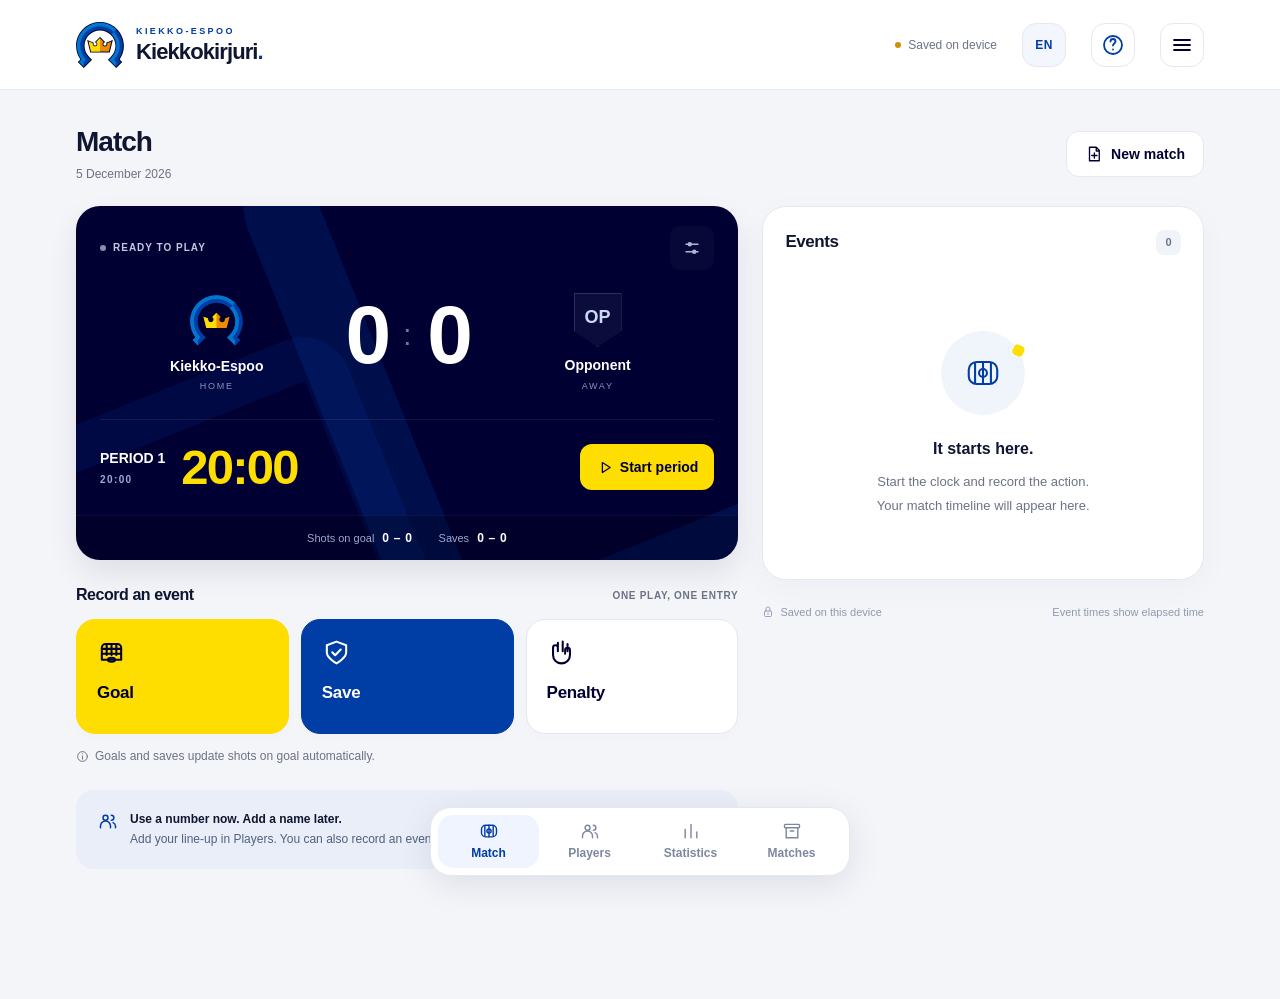
==== index.html @ ec83faea "Release 0.7.0: Finnish, English and Swedish offline UI, help, feedback and match summaries Add devic" ====
<!doctype html>
<html lang="fi">
<head>
  <meta charset="utf-8">
  <meta name="viewport" content="width=device-width, initial-scale=1, viewport-fit=cover">
  <meta name="theme-color" content="#000032">
  <meta name="app-version" content="0.7.0">
  <meta name="apple-mobile-web-app-capable" content="yes">
  <meta name="apple-mobile-web-app-title" content="Kiekkokirjuri">
  <meta name="apple-mobile-web-app-status-bar-style" content="black-translucent">
  <meta name="description" content="Kiekkokirjuri – ottelun maalit, torjunnat ja jäähyt helposti, myös ilman verkkoyhteyttä.">
  <link rel="manifest" href="./manifest.json">
  <link rel="icon" type="image/png" sizes="192x192" href="./assets/icon-kk-192.png">
  <link rel="apple-touch-icon" sizes="180x180" href="./assets/apple-touch-icon-kk.png">
  <link rel="stylesheet" href="./styles.css?v=0.7.0">
  <link rel="stylesheet" href="./help.css?v=0.7.0">
  <title>Kiekkokirjuri · Kiekko-Espoo</title>
</head>
<body>
  <a class="skip-link" href="#main" data-i18n="Siirry sisältöön">Siirry sisältöön</a>
  <header class="app-header"><div class="header-inner">
    <a class="brand" href="#ottelu" aria-label="Kiekkokirjuri, ottelunäkymä" data-i18n-aria="Kiekkokirjuri, ottelunäkymä">
      <img src="./assets/club-logo.svg" width="46" height="46" alt="Kiekko-Espoo">
      <span><span class="brand-kicker">KIEKKO-ESPOO</span><span class="brand-title">Kiekkokirjuri<span class="brand-dot">.</span></span></span>
    </a>
    <div class="header-actions">
      <span class="connection-indicator" id="connection-status"><span class="status-dot"></span><span id="connection-label">Tallennus laitteelle</span></span>
      <button type="button" class="icon-button header-language" data-action="language" aria-label="Kieli / Language / Språk" title="Kieli / Language / Språk"><span id="language-code">FI</span></button>
      <button type="button" class="icon-button header-help" data-action="help" aria-label="Ohje ja palaute" title="Ohje ja palaute" data-i18n-aria="Ohje ja palaute" data-i18n-title="Ohje ja palaute"><svg viewBox="0 0 24 24" fill="none" stroke="currentColor" stroke-width="1.8" aria-hidden="true"><circle cx="12" cy="12" r="9"/><path d="M9.5 8.5a2.5 2.5 0 0 1 5 0c0 2-2.5 2-2.5 4M12 16.5h.01"/></svg></button>
      <button type="button" class="icon-button header-menu" data-action="menu" aria-label="Asetukset ja varmuuskopio" data-i18n-aria="Asetukset ja varmuuskopio"><svg viewBox="0 0 24 24" fill="none" stroke="currentColor" stroke-width="1.8" aria-hidden="true"><path d="M4 7h16M4 12h16M4 17h16"/></svg></button>
    </div>
  </div></header>
  <div id="update-banner" class="update-banner" hidden></div>
  <div id="storage-banner" class="storage-banner" role="alert" hidden></div>
  <main id="main" class="main" tabindex="-1"></main>
  <nav class="bottom-nav" aria-label="Päänavigaatio" data-i18n-aria="Päänavigaatio" id="navigation"></nav>
  <div class="toast" id="toast" role="status" aria-live="polite" hidden></div>
  <dialog id="sheet" class="sheet" aria-labelledby="sheet-title"><div class="sheet-handle" aria-hidden="true"></div><div id="sheet-content"></div></dialog>
  <input type="file" id="restore-file" accept=".json,application/json" hidden>
  <noscript><p class="no-script">Ota JavaScript käyttöön, jotta voit käyttää Kiekkokirjuria.</p></noscript>
  <script type="module" src="./app.js?v=0.7.0"></script>
</body>
</html>
---- styles.css ----
@charset "UTF-8";
:root{color-scheme:light;--navy:#000032;--blue:#003da5;--yellow:#fedd00;--ink:#101631;--muted:#6d7287;--line:#e5e8ef;--surface:#f3f5f9;--green:#17745b;--red:#b93646;--shadow:0 8px 32px #00003208;--radius:24px;font-family:Inter,-apple-system,BlinkMacSystemFont,"Segoe UI",Arial,sans-serif;font-synthesis:none;-webkit-font-smoothing:antialiased}
*{box-sizing:border-box}body{margin:0;background:var(--surface);color:var(--ink);font-size:15px;line-height:1.5}button,input,select,textarea{font:inherit}button,a,input,select,textarea{-webkit-tap-highlight-color:transparent}button{cursor:pointer;touch-action:manipulation;border:0}button:disabled{cursor:not-allowed;opacity:.45}a{color:inherit}button:focus-visible,a:focus-visible,input:focus-visible,select:focus-visible,textarea:focus-visible{outline:3px solid #498dff;outline-offset:4px}svg{width:24px;height:24px;flex:none;stroke-linecap:round;stroke-linejoin:round}h1,h2,h3,p{margin:0}h1{font-size:28px;line-height:1.2;letter-spacing:-1px;font-weight:800}h2{font-size:19px;line-height:1.3;letter-spacing:-.45px}h3{font-size:16px}.muted{color:var(--muted)}.small{font-size:12px}.eyebrow{font-size:10px;font-weight:800;letter-spacing:1.8px;text-transform:uppercase}.tabular{font-variant-numeric:tabular-nums}.sr-only{position:absolute;width:1px;height:1px;padding:0;margin:-1px;overflow:hidden;clip:rect(0,0,0,0);white-space:nowrap;border:0}[hidden]{display:none!important}.skip-link{position:fixed;z-index:100;top:-60px;left:12px;background:var(--yellow);padding:12px 20px;border-radius:10px}.skip-link:focus{top:12px}.no-script{padding:40px;text-align:center}
.app-header{height:90px;background:#fff;border-bottom:1px solid var(--line)}.header-inner{max-width:1192px;height:100%;margin:auto;padding:0 32px;display:flex;align-items:center;justify-content:space-between;gap:16px}.brand{display:flex;align-items:center;gap:12px;text-decoration:none}.brand img{object-fit:contain;width:48px;height:48px}.brand-kicker{display:block;color:var(--blue);font-size:9px;font-weight:800;letter-spacing:2.4px;line-height:1.7}.brand-title{display:block;font-size:22px;font-weight:850;letter-spacing:-.9px;line-height:1.2}.brand-dot{color:var(--blue)}.header-actions{display:flex;align-items:center;gap:25px}.connection-indicator{display:inline-flex;align-items:center;gap:7px;color:var(--muted);font-size:11px;white-space:nowrap}.status-dot{width:6px;height:6px;background:var(--green);border-radius:50%;display:inline-block;flex:none}.connection-indicator.warning .status-dot{background:#cc9200}.icon-button{display:inline-flex;align-items:center;justify-content:center;width:44px;height:44px;padding:10px;color:var(--navy);background:transparent;border-radius:13px}.icon-button:hover{background:#edf1f8}.header-menu{border:1px solid var(--line)}
.main{max-width:1192px;margin:0 auto;padding:35px 32px 130px;outline:none}.page-heading{display:flex;justify-content:space-between;align-items:center;gap:12px;margin-bottom:23px}.heading-label{color:var(--muted);font-size:12px;margin-top:6px}.heading-actions{display:flex;gap:8px;align-items:center}.button{display:inline-flex;justify-content:center;align-items:center;gap:8px;border-radius:13px;min-height:46px;padding:12px 18px;background:#fff;color:var(--navy);border:1px solid var(--line);font-size:13px;font-weight:750;text-decoration:none;line-height:1.3}.button:hover{background:#f7f9fc}.button.primary{background:var(--blue);border-color:var(--blue);color:white}.button.primary:hover{background:#00338d}.button.yellow{background:var(--yellow);border-color:var(--yellow);color:var(--navy)}.button.danger{color:var(--red);background:#fff3f3;border-color:#f8d9de}.button.quiet{background:transparent;border-color:transparent;color:var(--muted)}.button svg{width:18px;height:18px}.button.wide{width:100%}.text-button{background:transparent;color:var(--blue);font-size:12px;font-weight:750;padding:12px 3px;min-height:44px;display:inline-flex;align-items:center;gap:6px}.text-button svg{width:15px;height:15px}.live-layout{display:grid;grid-template-columns:minmax(0,1.5fr) minmax(0,1fr);gap:24px;align-items:start}.live-left,.live-right{min-width:0}.panel{border:1px solid var(--line);background:#fff;border-radius:var(--radius);box-shadow:var(--shadow)}
.scoreboard{position:relative;isolation:isolate;overflow:hidden;border-radius:var(--radius);color:#fff;background:var(--navy);box-shadow:0 14px 30px #00003216}.scoreboard:before{content:"";position:absolute;z-index:-1;right:-160px;top:-180px;width:440px;height:440px;border:75px solid #003da53b;transform:rotate(-22deg);border-radius:80px}.scoreboard:after{content:"";position:absolute;z-index:-1;bottom:-134px;left:-64px;width:300px;height:220px;border:45px solid #003da526;transform:rotate(-22deg);border-radius:50px}.board-top{display:flex;align-items:center;justify-content:space-between;padding:20px 24px 0;gap:12px}.match-state{display:flex;align-items:center;gap:7px;font-size:10px;font-weight:700;letter-spacing:1px;text-transform:uppercase;color:#c2c8e0}.match-state .status-dot{background:#8890ad}.match-state.running{color:#fff}.match-state.running .status-dot{background:var(--yellow);box-shadow:0 0 0 4px #fedd0016}.board-settings{color:#aab6d9;background:#ffffff08;width:36px;height:36px;border-radius:10px;padding:9px}.board-settings svg{width:18px;height:18px}.board-settings:hover{background:#ffffff18}.scoreline{display:grid;grid-template-columns:minmax(0,1fr) auto minmax(0,1fr);gap:16px;align-items:center;padding:16px 28px 24px}.team-block{display:flex;align-items:center;text-align:center;flex-direction:column;gap:9px;min-width:0}.team-crest{width:55px;height:55px;display:grid;place-items:center}.team-crest img{width:100%;height:100%;object-fit:contain}.opponent-crest{width:48px;height:54px;background:#ffffff0c;border:1px solid #ffffff24;clip-path:polygon(0 0,100% 0,100% 70%,50% 100%,0 70%);font-size:18px;line-height:1;font-weight:800;color:#cad8f9;padding-bottom:6px}.team-name{font-size:13px;font-weight:750;line-height:1.35;overflow-wrap:anywhere;max-width:160px}.team-role{font-size:9px;letter-spacing:1.7px;color:#8894bb;text-transform:uppercase;margin-top:-4px}.score-digits{display:flex;align-items:center;justify-content:center;gap:14px;white-space:nowrap;padding-bottom:16px}.score-number{font-size:72px;font-weight:850;letter-spacing:-4px;line-height:1;font-variant-numeric:tabular-nums}.score-divider{font-size:29px;color:#6e789e;font-weight:350;padding:0 2px}.clock-strip{display:flex;align-items:center;justify-content:space-between;margin:0 24px;padding:20px 0;border-top:1px solid #ffffff12;gap:16px}.clock-info{display:flex;align-items:center;gap:16px}.period-tag{font-size:10px;font-weight:700;letter-spacing:1.4px;line-height:1.7;color:#9cabcf;text-transform:uppercase}.period-tag b{color:#fff;display:block;font-size:14px;font-weight:750;letter-spacing:0}.clock-value{font-size:45px;font-weight:750;letter-spacing:-1.8px;line-height:1;font-variant-numeric:tabular-nums;color:var(--yellow)}.clock-button{display:flex;align-items:center;justify-content:center;gap:7px;background:var(--yellow);color:var(--navy);font-size:12px;font-weight:800;min-height:46px;padding:11px 16px;border-radius:12px;white-space:nowrap}.clock-button svg{width:17px;height:17px}.clock-button.is-running{background:#ffffff12;color:#fff;border:1px solid #ffffff24}.board-stats{display:flex;justify-content:center;gap:26px;background:#00001a4d;padding:13px 20px;border-top:1px solid #ffffff0b;font-size:11px;color:#9ba8cb}.board-stat{display:flex;align-items:center;gap:8px}.board-stat strong{font-size:12px;color:#fff;letter-spacing:.7px;font-variant-numeric:tabular-nums}.board-stat abbr{text-decoration:none}
.action-section{padding-top:25px}.section-heading{display:flex;align-items:center;justify-content:space-between;gap:12px;margin-bottom:13px}.section-heading h2{font-size:16px}.section-heading .eyebrow{color:var(--muted);font-size:9px;letter-spacing:1.2px}.action-grid{display:grid;grid-template-columns:repeat(3,minmax(0,1fr));gap:12px}.event-action{display:flex;align-items:flex-start;flex-direction:column;gap:13px;min-height:115px;padding:18px 20px;border-radius:19px;background:#fff;color:var(--navy);border:1px solid var(--line);box-shadow:0 4px 12px #00003204;transition:transform .16s,box-shadow .16s}.event-action:hover{transform:translateY(-3px);box-shadow:0 9px 22px #00003212}.event-action:active{transform:scale(.97)}.event-action.goal{background:var(--yellow);border-color:var(--yellow)}.event-action.save{background:var(--blue);border-color:var(--blue);color:#fff}.event-action svg{width:29px;height:29px;stroke-width:1.7}.action-label{display:flex;align-items:center;justify-content:space-between;width:100%;font-size:16px;font-weight:800;letter-spacing:-.3px}.action-label svg{width:14px;height:14px;opacity:.5}.action-hint{margin-top:13px;font-size:11px;color:var(--muted);display:flex;align-items:center;gap:6px;line-height:1.6}.action-hint svg{width:13px;height:13px}.live-note{display:flex;gap:12px;padding:19px 22px;margin-top:24px;background:#e9eef8;border-radius:18px;color:#50617e;font-size:12px;line-height:1.7}.live-note svg{width:20px;height:20px;color:var(--blue);margin-top:2px}.live-note b{display:block;color:var(--ink);font-size:12px}.event-panel{overflow:hidden}.panel-heading{padding:23px 22px 16px;display:flex;justify-content:space-between;align-items:center;gap:10px}.panel-heading h2{font-size:17px}.count-badge{display:inline-grid;place-items:center;min-width:25px;height:25px;padding:0 7px;background:#f0f3f8;color:#6d7791;font-size:11px;font-weight:700;border-radius:8px}.event-list{list-style:none;margin:0;padding:0 22px 10px}.event-row{display:flex;gap:12px;align-items:flex-start;padding:16px 0;border-top:1px solid #f0f1f5}.event-time{font-variant-numeric:tabular-nums;min-width:44px;padding-top:4px;font-weight:750;font-size:12px;color:var(--ink);line-height:1.6}.event-time small{display:block;font-weight:500;font-size:9px;color:#9198ad}.event-symbol{width:34px;height:34px;margin-top:2px;border-radius:11px;display:grid;place-items:center;background:#f1f4fa;color:var(--blue)}.event-symbol svg{width:18px;height:18px}.event-symbol.goal{background:#fff7c6;color:var(--navy)}.event-symbol.penalty{background:#f3edf9;color:#78579d}.event-body{min-width:0;flex:1}.event-title{font-size:12px;font-weight:800;line-height:1.6;overflow-wrap:anywhere}.event-title span{font-weight:550;color:#8a91a4;margin-left:5px}.event-subtitle{font-size:11px;color:var(--muted);line-height:1.7;overflow-wrap:anywhere}.event-meta{font-size:10px;color:#8790a7;line-height:1.7}.event-edit{width:36px;height:40px;padding:10px;background:transparent;color:#909aaf;border-radius:8px;flex:none}.event-edit svg{width:16px;height:16px}.event-edit:hover{background:#edf1f8;color:var(--blue)}.event-panel-footer{border-top:1px solid var(--line);padding:3px 22px}.empty-state{padding:44px 28px 48px;text-align:center;color:var(--muted);font-size:12px;line-height:1.8}.empty-illustration{margin:0 auto 20px;width:84px;height:84px;border-radius:50%;display:grid;place-items:center;background:#f0f4fb;position:relative;color:var(--blue)}.empty-illustration:after{content:"";position:absolute;width:11px;height:11px;border-radius:4px;background:var(--yellow);right:1px;top:14px;transform:rotate(25deg)}.empty-illustration svg{width:38px;height:38px;stroke-width:1.3}.empty-state h3{font-size:14px;color:var(--ink);margin-bottom:7px}.empty-state p{max-width:235px;margin:auto}.view-footer{color:#9199ad;font-size:10px;display:flex;align-items:center;justify-content:space-between;gap:10px;margin-top:24px}.view-footer span{display:flex;align-items:center;gap:6px}.view-footer svg{width:12px;height:12px}
.bottom-nav{position:fixed;bottom:24px;left:50%;transform:translateX(-50%);z-index:15;display:flex;width:420px;max-width:calc(100% - 28px);background:#fff;border:1px solid var(--line);border-radius:21px;padding:7px;box-shadow:0 8px 35px #00003218}.nav-item{flex:1;display:flex;align-items:center;justify-content:center;flex-direction:column;gap:3px;min-height:53px;border-radius:15px;background:transparent;color:#7d879f;font-weight:650;font-size:10px;text-decoration:none;transition:background .15s,color .15s}.nav-item svg{width:20px;height:20px;stroke-width:1.7}.nav-item.active{background:#eff4ff;color:var(--blue)}.two-column{display:grid;grid-template-columns:1fr 1fr;gap:24px;align-items:start}.content-panel{padding:25px}.tabs{display:flex;gap:4px;background:#e9edf4;padding:5px;border-radius:14px;margin-bottom:22px}.tab-button{flex:1;min-width:0;min-height:42px;padding:10px 12px;border-radius:10px;background:transparent;color:#66728b;font-size:12px;font-weight:750;overflow-wrap:anywhere}.tab-button.active{background:#fff;color:var(--navy);box-shadow:0 2px 5px #00003208}.roster-grid{display:grid;grid-template-columns:repeat(auto-fill,minmax(122px,1fr));gap:12px}.roster-player{display:flex;align-items:center;gap:13px;min-width:0;padding:17px 15px;border:1px solid var(--line);border-radius:16px;background:#fff;text-align:left;color:var(--navy)}.roster-number{font-size:27px;line-height:1;font-weight:850;letter-spacing:-1px;color:var(--blue);font-variant-numeric:tabular-nums;min-width:32px}.roster-name{font-size:12px;font-weight:750;overflow-wrap:anywhere}.roster-name small{font-size:10px;display:block;font-weight:500;color:var(--muted);margin-top:3px}.roster-info{font-size:12px;line-height:1.8;color:var(--muted);margin:18px 0}.inline-form{display:grid;grid-template-columns:80px 1fr auto;gap:10px;align-items:end}.inline-form .button{height:49px}.field{display:flex;flex-direction:column;gap:7px;min-width:0;color:var(--ink);font-size:12px;font-weight:700}.field small{font-size:11px;color:var(--muted);font-weight:450}.field input,.field select,.field textarea{min-width:0;width:100%;height:49px;padding:12px 14px;border:1px solid #dce1eb;background:#fff;border-radius:12px;font-size:16px;color:var(--ink);font-weight:500}.field textarea{height:150px;resize:vertical;line-height:1.7}.field input::placeholder,.field textarea::placeholder{color:#8b96ad;font-weight:450}.form-grid{display:grid;grid-template-columns:1fr 1fr;gap:15px}.stack{display:flex;flex-direction:column;gap:18px}.field-note{font-size:11px;color:var(--muted);margin-top:5px;font-weight:450}.choice-grid{display:grid;grid-template-columns:1fr 1fr;gap:10px}.choice{padding:17px 14px;min-height:75px;border:1.5px solid var(--line);border-radius:15px;background:#fff;text-align:left;color:var(--navy);font-size:14px;font-weight:750;overflow-wrap:anywhere}.choice small{display:block;margin-top:4px;font-size:10px;font-weight:500;color:var(--muted)}.choice.selected{background:#f0f5ff;border-color:var(--blue);box-shadow:0 0 0 1px var(--blue) inset}.choice.selected small{color:#4267a0}.field-heading{display:flex;align-items:center;justify-content:space-between;gap:12px;font-size:12px;font-weight:750;margin-bottom:10px}.field-heading span{font-weight:450;color:var(--muted);font-size:11px}.number-grid{display:grid;grid-template-columns:repeat(5,minmax(0,1fr));gap:8px}.number-chip{height:62px;border:1px solid var(--line);border-radius:12px;background:#fff;display:flex;flex-direction:column;justify-content:center;align-items:center;color:var(--navy);line-height:1.2;gap:5px;min-width:0}.number-chip b{font-size:20px;font-weight:850;font-variant-numeric:tabular-nums}.number-chip small{font-size:9px;width:100%;padding:0 3px;overflow:hidden;text-overflow:ellipsis;white-space:nowrap;color:var(--muted)}.number-chip.selected{background:var(--blue);color:white;border-color:var(--blue)}.number-chip.selected small{color:#d8e5ff}.number-chip.assist.selected{background:#eaf1ff;border-color:#7aa5f5;color:var(--blue)}.number-chip.assist.selected small{color:#5677b6}.manual-entry{display:flex;gap:9px;align-items:end;margin-top:12px}.manual-entry .field{flex:1}.manual-entry .field input{height:44px}.manual-entry .button{min-height:44px}.selected-summary{display:flex;align-items:center;gap:7px;font-size:12px;color:var(--blue);font-weight:700;margin-top:12px}.selected-summary button{background:transparent;color:var(--muted);padding:5px;display:flex}.selected-summary svg{width:15px;height:15px}.form-error{color:var(--red);background:#fff0f2;border-radius:12px;padding:11px 14px;font-size:12px;line-height:1.7;margin-top:16px}.helper-box{background:#f3f6fc;border-radius:13px;padding:13px 15px;font-size:12px;line-height:1.7;color:#62718d}.helper-box strong{color:var(--ink)}
.stats-overview{padding:25px}.comparison-head{display:grid;grid-template-columns:1fr 1fr;text-align:center;gap:40px;font-size:12px;font-weight:750;margin:5px 0 22px}.comparison-row{display:grid;grid-template-columns:40px 1fr 40px;gap:12px;align-items:center;margin:22px 0}.comparison-number{font-size:25px;font-weight:850;font-variant-numeric:tabular-nums;letter-spacing:-.5px}.comparison-number:last-child{text-align:right}.comparison-label{text-align:center;font-size:11px;font-weight:650;color:var(--muted);margin-bottom:9px}.comparison-bars{display:flex;gap:4px;height:5px;overflow:hidden;border-radius:3px;background:#edf0f6}.comparison-bars span{min-width:3px;background:var(--blue);border-radius:3px}.comparison-bars span:last-child{background:#8c9ec6}.period-table{width:100%;border-collapse:collapse;font-size:12px;margin-top:20px}.period-table th{text-align:center;color:var(--muted);font-size:10px;font-weight:650;padding:10px 8px;border-bottom:1px solid var(--line)}.period-table td{text-align:center;padding:12px 8px;border-bottom:1px solid #f0f2f6;font-variant-numeric:tabular-nums}.period-table td:first-child,.period-table th:first-child{text-align:left;font-weight:700}.table-scroll{overflow-x:auto}.player-table{width:100%;border-collapse:collapse;font-size:12px}.player-table th{text-align:center;font-size:10px;color:var(--muted);font-weight:600;padding:13px 7px;border-bottom:1px solid var(--line)}.player-table td{text-align:center;padding:14px 7px;border-bottom:1px solid #f1f3f7;font-variant-numeric:tabular-nums}.player-table th:first-child,.player-table td:first-child{text-align:left}.player-table td:first-child{min-width:105px}.player-table td:nth-child(4){font-weight:850;color:var(--blue)}.table-player{display:flex;align-items:center;gap:9px;font-weight:650}.table-player b{font-size:12px;color:var(--blue);min-width:21px}.table-legend{font-size:10px;color:var(--muted);margin-top:16px;line-height:1.8}.export-card{padding:22px;margin-top:22px;background:var(--navy);color:white;border-radius:20px;position:relative;overflow:hidden}.export-card h3{font-size:17px}.export-card p{color:#a3b3d6;font-size:12px;line-height:1.8;margin:7px 0 17px;max-width:280px}.export-actions{display:flex;gap:9px}.export-actions .button{flex:1;background:#ffffff0b;border-color:#ffffff20;color:white;min-height:46px}.export-actions .button:first-child{background:var(--yellow);border-color:var(--yellow);color:var(--navy)}.archive-list{display:grid;gap:12px}.archive-card{background:#fff;border:1px solid var(--line);border-radius:18px;padding:20px;display:flex;align-items:center;gap:16px;text-align:left;color:var(--ink);width:100%}.archive-card:hover{border-color:#a6b9dc}.archive-symbol{width:43px;height:43px;display:grid;place-items:center;background:#edf3ff;color:var(--blue);border-radius:13px;flex:none}.archive-main{flex:1;min-width:0}.archive-main h3{font-size:13px;overflow-wrap:anywhere}.archive-main p{font-size:10px;color:var(--muted);margin-top:5px}.archive-score{font-size:24px;font-weight:850;letter-spacing:-.7px;white-space:nowrap;font-variant-numeric:tabular-nums}.archive-card>svg{color:#a7b1c5;width:18px}.archive-card.current{border-color:#b8cbee;background:#f9fbff}.info-list{display:flex;flex-direction:column;gap:20px;font-size:12px;color:var(--muted);line-height:1.8}.info-list strong{display:block;color:var(--ink);margin-bottom:4px}.info-list svg{width:20px;height:20px;color:var(--blue);flex:none}.info-item{display:flex;gap:12px}.menu-list{display:flex;flex-direction:column;gap:5px}.menu-item{display:flex;align-items:center;gap:14px;text-align:left;padding:15px 10px;border-radius:12px;background:transparent;color:var(--navy);font-weight:700;font-size:13px}.menu-item:hover{background:#f2f5fb}.menu-item>svg{width:21px;height:21px;color:var(--blue)}.menu-item span{flex:1}.menu-item small{display:block;font-size:11px;color:var(--muted);font-weight:450;margin-top:3px}.menu-item .chevron{color:#a1a9bc;width:16px}.menu-divider{border:0;border-top:1px solid var(--line);margin:15px 0}.version-line{display:flex;align-items:center;justify-content:space-between;font-size:11px;color:var(--muted);gap:10px;margin-top:12px}.version-line button{font-size:11px}.report-text{width:100%;min-height:300px;padding:16px;border:1px solid var(--line);border-radius:13px;background:#f9fbfe;font-size:13px;line-height:1.8;resize:vertical;color:var(--ink)}.poster-preview{width:100%;height:auto;border-radius:16px;display:block;box-shadow:0 8px 25px #00003220}.poster-wrap{background:#e8edf7;padding:14px;border-radius:20px}.clock-editor{font-variant-numeric:tabular-nums;font-size:35px!important;text-align:center!important;height:75px!important;letter-spacing:1px;font-weight:750!important}.event-time-note{font-size:10px;color:var(--muted);line-height:1.7;margin-top:8px}
.sheet{padding:0;border:0;max-width:540px;width:calc(100% - 32px);max-height:calc(100dvh - 64px);margin:auto;border-radius:26px;background:#fff;color:var(--ink);overflow-y:auto;overscroll-behavior:contain;box-shadow:0 30px 100px #00003240}.sheet::backdrop{background:#00002070;backdrop-filter:blur(6px);-webkit-backdrop-filter:blur(6px)}.sheet-handle{display:none}.sheet-header{display:flex;align-items:center;justify-content:space-between;padding:25px 26px 19px;gap:12px;border-bottom:1px solid #f0f2f6}.sheet-header h2{font-size:22px;letter-spacing:-.7px}.sheet-header p{font-size:11px;color:var(--muted);margin-top:4px}.sheet-header .icon-button{background:#f3f5f9;width:36px;height:36px;padding:9px;border-radius:50%}.sheet-header .icon-button svg{width:18px;height:18px}.sheet-body{padding:23px 26px}.sheet-footer{padding:17px 26px 23px;display:flex;gap:10px;background:#fff;border-top:1px solid #f0f2f6;position:sticky;bottom:0;z-index:2}.sheet-footer .button{flex:1;min-height:50px;font-size:13px}.sheet-footer .button.quiet,.sheet-footer .button.danger{flex:0 1 auto}.sheet-step{display:flex;gap:6px;font-size:10px;color:#8994aa;align-items:center;margin-bottom:18px}.sheet-step span:first-child{color:var(--blue);font-weight:750}.sheet-step svg{width:12px;height:12px}.sheet-team-line{display:flex;align-items:center;justify-content:space-between;padding:12px 15px;background:#f2f6fd;border-radius:13px;margin-bottom:22px;gap:10px}.sheet-team-line strong{font-size:12px}.sheet-team-line span{font-size:10px;color:var(--muted)}.sheet-team-line .text-button{min-height:28px;padding:4px;font-size:10px}.sheet-section+.sheet-section{margin-top:24px;padding-top:22px;border-top:1px solid var(--line)}.assist-help{font-size:10px;line-height:1.7;color:var(--muted);margin-top:10px}.toast{position:fixed;z-index:60;left:50%;transform:translateX(-50%);bottom:112px;max-width:calc(100% - 32px);width:max-content;display:flex;align-items:center;gap:12px;padding:13px 17px;border:1px solid #ffffff15;border-radius:14px;color:#fff;background:#161c3b;box-shadow:0 8px 30px #00003220;font-size:12px;line-height:1.5}.toast button{color:var(--yellow);font-size:12px;font-weight:750;padding:5px;background:transparent;white-space:nowrap}.update-banner,.storage-banner{display:flex;align-items:center;justify-content:center;gap:15px;padding:11px 20px;font-size:12px;background:#fff6c4;color:var(--navy);border-bottom:1px solid #ecdf9b}.update-banner button{background:var(--navy);color:#fff;border-radius:8px;padding:8px 12px;font-size:11px;font-weight:750;min-height:36px}.storage-banner{background:#fff0f2;color:var(--red);line-height:1.7}.no-events-note{font-size:11px;color:var(--muted);padding:14px 0}.fade-in{animation:enter .24s ease-out}@keyframes enter{from{opacity:0;transform:translateY(5px)}to{opacity:1;transform:translateY(0)}}
@media(min-width:1000px){.live-right .event-list{max-height:520px;overflow:auto}.live-right .empty-state{padding-top:60px;padding-bottom:62px}.roster-grid{grid-template-columns:repeat(auto-fill,minmax(150px,1fr))}.scoreboard{min-height:342px}.scoreline{padding-top:23px;padding-bottom:25px}.score-number{font-size:82px}.clock-strip{padding:23px 0}.clock-value{font-size:49px}}
@media(max-width:860px){.header-inner{padding:0 24px}.main{padding:26px 24px 125px}.live-layout{grid-template-columns:minmax(0,1.3fr) minmax(0,1fr);gap:18px}.scoreline{gap:10px;padding:18px 18px 22px}.score-number{font-size:59px}.score-digits{gap:10px}.team-name{font-size:11px}.team-crest{width:42px;height:42px}.opponent-crest{width:38px;height:43px;font-size:14px}.clock-value{font-size:39px}.clock-strip{margin:0 18px;gap:9px}.clock-info{gap:10px}.clock-button{font-size:11px;padding:10px 12px}.period-tag{font-size:9px}.period-tag b{font-size:12px}.board-top{padding:18px 18px 0}.board-stats{gap:17px}.board-stat{gap:6px;font-size:10px}.event-action{padding:17px 14px;min-height:105px}.action-label{font-size:14px}.panel-heading{padding:20px 17px 13px}.event-list{padding:0 17px 10px}.event-row{gap:9px}.event-symbol{width:29px;height:29px;border-radius:9px}.event-time{font-size:11px;min-width:38px}.two-column{gap:18px}.content-panel{padding:20px}.inline-form{grid-template-columns:70px 1fr}.inline-form .button{grid-column:1/-1}}
@media(max-width:680px){body{font-size:14px}.app-header{height:77px}.header-inner{padding:0 20px}.brand{gap:10px}.brand img{width:42px;height:42px}.brand-title{font-size:20px}.brand-kicker{font-size:8px;letter-spacing:2.1px}.header-actions{gap:12px}.connection-indicator{font-size:0;gap:0}.connection-indicator .status-dot{width:7px;height:7px}.header-menu{width:38px;height:38px;padding:9px;border-radius:12px}.header-menu svg{width:20px;height:20px}.main{padding:24px 18px 126px}.page-heading{margin-bottom:19px}.page-heading h1{font-size:25px;letter-spacing:-.8px}.heading-label{font-size:10px;margin-top:4px}.heading-actions .button{font-size:11px;min-height:39px;padding:10px 12px;border-radius:11px;gap:5px}.heading-actions .button svg{width:15px;height:15px}.live-layout,.two-column{grid-template-columns:1fr;gap:23px}.scoreboard{border-radius:23px}.board-top{padding:17px 20px 0}.scoreline{grid-template-columns:minmax(0,1fr) auto minmax(0,1fr);gap:10px;padding:15px 19px 22px}.score-number{font-size:67px;letter-spacing:-3px}.score-digits{gap:12px;padding-bottom:13px}.score-divider{font-size:25px}.team-crest{width:48px;height:48px}.opponent-crest{width:40px;height:46px;font-size:16px}.team-name{font-size:11px;max-width:100px}.team-role{font-size:8px;letter-spacing:1.3px;margin-top:-5px}.team-block{gap:8px}.clock-strip{margin:0 20px;padding:18px 0}.clock-info{gap:14px}.clock-value{font-size:42px;letter-spacing:-1.7px}.period-tag{font-size:9px;letter-spacing:1px}.period-tag b{font-size:12px}.clock-button{min-height:43px;padding:11px 13px;font-size:11px;border-radius:11px}.clock-button svg{width:14px;height:14px}.board-stats{padding:12px 15px;gap:20px;font-size:10px}.board-stat{gap:7px}.board-stat strong{font-size:11px}.action-section{padding-top:22px}.section-heading{margin-bottom:11px}.section-heading h2{font-size:14px}.section-heading .eyebrow{font-size:8px;letter-spacing:1px}.action-grid{gap:10px}.event-action{min-height:104px;padding:16px 15px;gap:14px;border-radius:17px}.event-action svg{width:27px;height:27px}.action-label{font-size:14px;letter-spacing:-.2px}.action-label svg{width:12px;height:12px}.action-hint{font-size:10px;margin-top:11px;gap:5px}.action-hint svg{width:12px;height:12px}.live-note{display:none}.panel{border-radius:20px}.panel-heading{padding:21px 20px 14px}.panel-heading h2{font-size:16px}.event-list{padding:0 20px 6px}.event-row{padding:14px 0;gap:11px}.event-time{font-size:12px;min-width:43px}.event-symbol{width:32px;height:32px}.event-title{font-size:12px}.event-subtitle{font-size:11px}.event-panel-footer{padding:2px 20px}.empty-state{padding:31px 23px 34px}.empty-illustration{width:68px;height:68px;margin-bottom:15px}.empty-illustration svg{width:31px;height:31px}.empty-state h3{font-size:13px}.empty-state p{font-size:11px;max-width:250px}.view-footer{margin-top:19px;font-size:9px}.bottom-nav{bottom:max(12px,env(safe-area-inset-bottom));width:calc(100% - 30px);max-width:430px;padding:6px;border-radius:20px;box-shadow:0 8px 35px #0000321f}.nav-item{min-height:53px;font-size:9px;gap:4px;border-radius:14px}.nav-item svg{width:20px;height:20px}.content-panel{padding:20px}.inline-form{grid-template-columns:72px 1fr auto;gap:8px}.inline-form .button{grid-column:auto;padding:12px;font-size:12px}.roster-grid{grid-template-columns:repeat(2,minmax(0,1fr));gap:10px}.roster-player{padding:16px 13px;gap:10px}.roster-number{font-size:25px}.roster-info{font-size:11px}.tabs{margin-bottom:18px}.stats-overview{padding:20px}.comparison-number{font-size:23px}.comparison-label{font-size:10px}.comparison-row{margin:20px 0}.comparison-head{font-size:11px}.export-card{margin-top:18px}.table-player{gap:8px}.archive-card{padding:17px 14px;gap:12px}.archive-symbol{width:38px;height:38px}.archive-score{font-size:22px}.archive-main h3{font-size:12px}.archive-main p{font-size:10px}.sheet{width:100%;max-width:100%;max-height:calc(100dvh - 28px);margin:auto 0 0;border-radius:26px 26px 0 0;padding-bottom:env(safe-area-inset-bottom)}.sheet-handle{display:block;width:35px;height:4px;border-radius:4px;background:#dce1ec;margin:10px auto 0}.sheet-header{padding:14px 23px 18px}.sheet-header h2{font-size:22px}.sheet-body{padding:22px 23px}.sheet-footer{padding:16px 23px 20px}.number-grid{gap:8px}.number-chip{height:62px}.toast{bottom:100px;font-size:12px}.update-banner{justify-content:space-between;padding:10px 16px;font-size:11px}.update-banner button{font-size:10px;white-space:nowrap}.storage-banner{font-size:11px}.report-text{font-size:12px}.sheet-section+.sheet-section{margin-top:20px;padding-top:20px}}
@media(max-width:360px){.main{padding-inline:13px}.header-inner{padding-inline:16px}.brand-title{font-size:18px}.brand img{width:38px;height:38px}.scoreline{gap:7px;padding-inline:15px}.score-number{font-size:57px}.score-digits{gap:9px}.clock-strip{margin-inline:17px}.clock-info{gap:10px}.clock-value{font-size:37px}.clock-button{padding-inline:11px;font-size:10px}.board-stats{gap:13px}.board-stat{gap:5px;font-size:9px}.event-action{padding-inline:12px}.action-label{font-size:13px}.action-hint{font-size:9px}.inline-form{grid-template-columns:65px 1fr}.inline-form .button{grid-column:1/-1}.sheet-body,.sheet-header{padding-inline:19px}.sheet-footer{padding-inline:19px}.number-grid{grid-template-columns:repeat(4,minmax(0,1fr))}.form-grid{gap:11px}.bottom-nav{width:calc(100% - 22px)}}
@media(prefers-reduced-motion:reduce){*,*::before,*::after{animation:none!important;transition:none!important;scroll-behavior:auto!important}}

/* The rink-side controls stay readable and easy to hit at phone size. */
.event-edit{width:44px;height:44px;padding:13px;margin-right:-8px}
.action-label svg{display:none}.period-tag b{white-space:nowrap}.period-tag{flex:none}
.event-title{font-size:14px}.event-subtitle{font-size:12px}.event-meta{font-size:12px;color:var(--muted)}
.event-time{font-size:13px}.event-time small{font-size:10px}.team-name{font-size:14px}
.field,.field-heading{font-size:14px}.field-heading span,.assist-help{font-size:12px}
.number-chip small{font-size:11px}.number-chip{height:66px}.choice{font-size:16px}.choice small{font-size:12px}
.sheet-header p,.sheet-team-line span{font-size:12px}.sheet-team-line strong{font-size:14px}
.sheet-team-line .text-button{font-size:12px;min-height:44px}.sheet-step{font-size:12px}
.button,.clock-button{font-size:14px}.action-label{font-size:17px}.nav-item{font-size:12px}
.roster-name{font-size:14px}.roster-name small{font-size:12px}.roster-info,.helper-box{font-size:13px}
.tab-button{font-size:14px}.event-time-note{font-size:12px}.table-legend{font-size:12px}
.table-player{font-size:13px}.player-table td{font-size:13px}.player-table th{font-size:12px}
.sheet-header .icon-button,.board-settings,.header-menu{min-width:44px;min-height:44px}
.selected-summary button{min-width:44px;min-height:44px;align-items:center;justify-content:center}
.section-heading .eyebrow{font-size:10px;letter-spacing:.7px}.action-hint{font-size:12px}
.view-footer{font-size:11px}.connection-indicator{font-size:12px}.empty-state h3{font-size:16px}.empty-state p{font-size:13px}
.menu-item{font-size:14px}.menu-item small{font-size:12px}.comparison-label{font-size:13px}.comparison-head{font-size:14px}
.archive-main h3{font-size:14px}.archive-main p{font-size:12px}.heading-label{font-size:12px}.text-button{font-size:13px}
@media(max-width:680px){.team-name{font-size:12px}.action-label{font-size:16px}.clock-button{font-size:12px}.connection-indicator{font-size:0}.section-heading .eyebrow{font-size:9px}.action-hint{font-size:11px}.event-meta{font-size:11px}.view-footer{font-size:10px}.nav-item{font-size:11px}.board-top{padding-top:12px}.scoreline{padding-top:10px}.board-stats{gap:14px}.sheet-step{font-size:11px}.event-row{gap:8px}.event-time{min-width:40px}.event-symbol{width:30px;height:30px}.event-title{font-size:13px}.comparison-head{font-size:12px}.comparison-label{font-size:12px}.inline-form .button{padding-inline:13px}.number-grid{grid-template-columns:repeat(4,minmax(0,1fr))}}

.roster-preview{display:flex;flex-wrap:wrap;gap:6px;margin-top:10px}.roster-preview-chip{border:1px solid #dce5f3;border-radius:8px;padding:5px 9px;background:#fff;color:#000032;font-size:12px;font-weight:650}

/* Local help and feedback fit the same thumb-friendly match flow. */
.header-help{width:44px;height:44px;min-width:44px;min-height:44px;padding:11px;border:1px solid var(--line);border-radius:14px;color:var(--blue);background:#fff}
.feedback-form-body,.feedback-preview{display:flex;flex-direction:column;gap:18px;font-size:14px;line-height:1.6}
.feedback-recipient{display:flex;align-items:center;gap:12px;padding:14px 16px;border:1px solid #dbe5f4;border-radius:14px;background:#f5f8fe;color:var(--navy)}
.feedback-recipient>svg{width:23px;height:23px;flex:none;color:var(--blue)}
.feedback-recipient strong{display:block;font-size:15px}
.feedback-recipient span{display:block;font-size:14px;overflow-wrap:anywhere;color:#52647d}
.feedback-intro{font-size:14px;line-height:1.7;color:#566078}
.feedback-form-body .field{gap:8px;font-size:14px}
.feedback-form-body .field input,.feedback-form-body .field select{font-size:16px}
.feedback-form-body .field textarea{width:100%;font:inherit;font-size:16px;line-height:1.6;min-height:112px;padding:13px 14px;resize:vertical;border:1px solid var(--line);border-radius:12px;color:var(--ink);background:#fff}
.feedback-form-body .field textarea:focus{outline:3px solid #d7e6ff;border-color:var(--blue)}
.feedback-form-body .field small{font-size:12px;color:var(--muted);font-weight:450}
.feedback-diagnostics{display:flex;align-items:flex-start;gap:12px;padding:12px 0;cursor:pointer;color:var(--ink);font-size:14px;font-weight:650;line-height:1.6}
.feedback-diagnostics input{flex:none;width:22px;height:22px;accent-color:var(--blue);margin:2px 0 0}
.feedback-diagnostics small{display:block;font-size:12px;font-weight:450;color:var(--muted);margin-top:4px;line-height:1.65}
.feedback-draft-status{font-size:13px;padding:12px 14px;border-radius:12px;background:#eff8f3;color:#28533e;line-height:1.65}
.feedback-footnote{font-size:12px;color:var(--muted);line-height:1.7}
.feedback-clear{color:#a5364b;align-self:flex-start;min-height:44px;text-align:left}
.feedback-resume{width:100%;display:flex;align-items:center;gap:12px;min-height:62px;padding:14px 16px;margin-bottom:22px;text-align:left;border:1px solid #ddd5a1;border-radius:14px;background:#fff9dc;color:var(--navy);font-size:14px;font-weight:700}
.feedback-resume svg{width:21px;height:21px;flex:none}
.feedback-resume span{min-width:0}
.feedback-resume small{display:block;font-size:12px;font-weight:450;overflow-wrap:anywhere;margin-top:3px;color:#6e6535}
.feedback-subject span{display:block;font-size:12px;color:var(--muted);margin-bottom:4px}
.feedback-subject strong{display:block;font-size:15px;overflow-wrap:anywhere}
.feedback-preview-text{width:100%;min-height:260px;padding:15px;font:inherit;font-size:14px;line-height:1.75;color:var(--ink);border:1px solid var(--line);border-radius:14px;background:#f9fbfe;resize:vertical}
.feedback-delivery-note{padding:14px 16px;border-radius:14px;background:#edf4ff;color:#3f5575;font-size:14px;line-height:1.7}
.feedback-delivery-note strong{display:block;color:var(--navy);margin-bottom:3px}
.feedback-warning{background:#fff6d7;color:#765b15;border:1px solid #ecdfaa}
.feedback-copy-actions{display:flex;gap:10px;flex-wrap:wrap}
.feedback-copy-actions .button{flex:1;min-height:48px;font-size:13px}
.feedback-address{align-self:flex-start;text-align:left;min-height:44px}
.sheet-footer #feedback-email-link{text-decoration:none}
@media(max-width:380px){.header-inner{padding-inline:14px}.header-actions{gap:6px}.header-actions>.connection-indicator{display:none}.brand{gap:7px}.brand img{width:34px;height:34px}.brand-title{font-size:18px}.feedback-copy-actions .button{padding-inline:10px;font-size:12px}}

/* Languages stay available offline and never compete with the primary match controls. */
.header-language{width:44px;height:44px;min-width:44px;min-height:44px;border:1px solid var(--line);background:var(--pale,#f3f6fc);color:var(--blue);font-size:12px;font-weight:850;letter-spacing:.5px;border-radius:14px}
.language-options{display:grid;gap:12px}.language-option{display:flex;align-items:center;gap:14px;width:100%;min-height:68px;padding:14px 18px;border:1px solid var(--line);border-radius:16px;background:#fff;text-align:left;color:var(--navy);font-size:17px;font-weight:750}.language-option.selected{border:2px solid var(--blue);padding:13px 17px;background:#f0f5ff}.language-option:hover{background:#f0f5ff}.language-option>svg{width:21px;height:21px;margin-left:auto;color:var(--blue)}.language-code{display:flex;align-items:center;justify-content:center;width:37px;height:37px;flex:none;border-radius:11px;background:#e9eef9;font-size:11px;letter-spacing:.5px}.language-note{font-size:14px;line-height:1.7;color:var(--muted);margin:20px 0 0}
@media(max-width:900px){.header-actions>.connection-indicator{display:none}.header-actions{gap:9px}}
@media(max-width:680px){.header-inner{padding-inline:16px;gap:8px}.header-actions{gap:6px;flex:none}.brand{gap:7px;min-width:0}.brand img{width:34px;height:34px;flex:none}.brand-title{font-size:18px}.brand-kicker{font-size:7px;letter-spacing:1.6px}.action-grid{grid-template-columns:repeat(3,minmax(0,1fr))}.action-label{gap:4px;font-size:15px}.action-label svg{flex:none}.board-stats{flex-wrap:wrap;row-gap:8px}.clock-info{min-width:0}.sheet-footer .button{white-space:normal;overflow-wrap:anywhere}.sheet-footer .button svg{flex:none}}
@media(max-width:380px){.header-inner{padding-inline:12px;gap:6px}.header-actions{gap:4px}.brand img{width:28px;height:28px}.brand-title{font-size:16px;letter-spacing:-.7px}.brand-kicker{font-size:6px;letter-spacing:1.3px}.brand{gap:6px}.action-label{font-size:13px}.event-action{padding-inline:10px}.clock-strip{flex-wrap:wrap}.clock-button{flex:1;justify-content:center}.board-stat{font-size:10px}}

/* A long team name or translated action must not widen the page grid. */
.two-column>*{min-width:0}.comparison-head>*{min-width:0;overflow-wrap:anywhere}.comparison-row{grid-template-columns:32px minmax(0,1fr) 32px}.period-table{table-layout:fixed}.period-table th,.period-table td{overflow-wrap:anywhere}.export-actions{flex-wrap:wrap}.export-actions .button{flex:1 1 140px;min-width:0;white-space:normal;line-height:1.5}.export-actions .button svg{flex:none}.content-panel .table-scroll{max-width:100%}
---- help.css ----
/* Help content stays local and legible in the existing dialog at phone size. */
.help-center{display:flex;flex-direction:column;gap:26px;font-size:14px;line-height:1.65;color:var(--ink)}
.help-center h3{font-size:18px;line-height:1.35;letter-spacing:-.35px}
.help-start{padding:20px;background:var(--navy);color:#fff;border-radius:18px}
.help-section-label{color:var(--yellow);font-size:11px;font-weight:800;letter-spacing:1.6px;margin-bottom:7px}
.help-steps{counter-reset:help-step;list-style:none;display:flex;flex-direction:column;gap:15px;padding:0;margin:19px 0 0}
.help-steps li{counter-increment:help-step;position:relative;padding-left:37px;font-size:14px;color:#d1daf0;line-height:1.65}
.help-steps li::before{content:counter(help-step);position:absolute;left:0;top:2px;width:25px;height:25px;display:grid;place-items:center;border-radius:8px;background:var(--yellow);color:var(--navy);font-size:13px;font-weight:850;line-height:1}
.help-steps strong{color:#fff}
.help-feedback h3{margin-bottom:12px}
.help-feedback-grid{display:grid;grid-template-columns:1fr;gap:9px}
.help-feedback-card{display:flex;align-items:center;gap:12px;min-height:76px;padding:15px;border:1px solid #dbe4f5;background:#f4f7fd;color:var(--navy);border-radius:14px;text-align:left;line-height:1.35}
.help-feedback-card:hover{background:#eaf1ff;border-color:#b7c9ea}
.help-feedback-card>svg{width:22px;height:22px;color:var(--blue)}
.help-feedback-card>span{flex:1;min-width:0}
.help-feedback-card strong{display:block;font-size:15px;font-weight:750}
.help-feedback-card small{display:block;margin-top:4px;font-size:13px;font-weight:450;color:#56657d}
.help-feedback-card>svg:last-child{width:16px;height:16px;color:#607391}
.help-feedback-idea{background:#fffbdf;border-color:#f0e7ad}
.help-feedback-idea:hover{background:#fff5bf;border-color:#dfcb6d}
.help-feedback-note{font-size:13px;color:var(--muted);margin-top:11px;line-height:1.65}
.help-guide-heading{display:flex;align-items:baseline;justify-content:space-between;gap:10px;margin-bottom:13px;flex-wrap:wrap}
.help-guide-heading>span{font-size:12px;color:var(--muted)}
.help-topic{border-top:1px solid var(--line)}
.help-topic:last-child{border-bottom:1px solid var(--line)}
.help-topic>summary{display:flex;align-items:center;justify-content:space-between;gap:15px;min-height:60px;padding:16px 0;list-style:none;cursor:pointer;font-size:15px;font-weight:700;line-height:1.4;color:var(--navy);touch-action:manipulation}
.help-topic>summary::-webkit-details-marker{display:none}
.help-topic>summary::marker{content:""}
.help-topic>summary:focus-visible{outline:3px solid #498dff;outline-offset:3px;border-radius:8px}
.help-chevron{display:flex;align-items:center;justify-content:center;flex:none;width:25px;height:25px;border-radius:50%;background:var(--surface);color:var(--blue)}
.help-chevron svg{width:16px;height:16px;transition:transform .15s ease}
.help-topic[open]>.help-chevron svg,.help-topic[open]>summary .help-chevron svg{transform:rotate(90deg)}
.help-topic-body{padding:0 0 21px;font-size:14px;line-height:1.8;color:#566078;overflow-wrap:anywhere}
.help-topic-body p+p{margin-top:13px}
.help-topic-body strong{color:var(--ink);font-weight:700}
.help-formula{display:flex;flex-direction:column;gap:4px;background:#eef4ff;border-radius:12px;padding:13px 15px;margin:16px 0;color:var(--blue);font-size:14px;line-height:1.6}
.help-formula strong{color:var(--blue)}
.help-inline-button{display:flex;align-items:center;gap:9px;min-height:48px;padding:12px 0;margin-top:12px;background:transparent;color:var(--blue);font-size:14px;font-weight:750;text-align:left}
.help-inline-button svg{width:19px;height:19px}
.help-inline-button svg:last-child{width:14px;height:14px}
.help-footer{display:flex;flex-direction:column;gap:10px}
.help-question{display:flex;align-items:center;gap:9px;min-height:48px;padding:9px 0;background:transparent;color:var(--blue);font-size:14px;font-weight:650;text-align:left;line-height:1.5}
.help-question svg{width:20px;height:20px}
.help-footer>p{font-size:12px;color:var(--muted)}
@media(max-width:360px){.help-start{padding:17px}.help-center h3{font-size:17px}.help-feedback-card{padding:14px 12px}.help-steps li{padding-left:34px}}
@media(prefers-reduced-motion:reduce){.help-chevron svg{transition:none}}
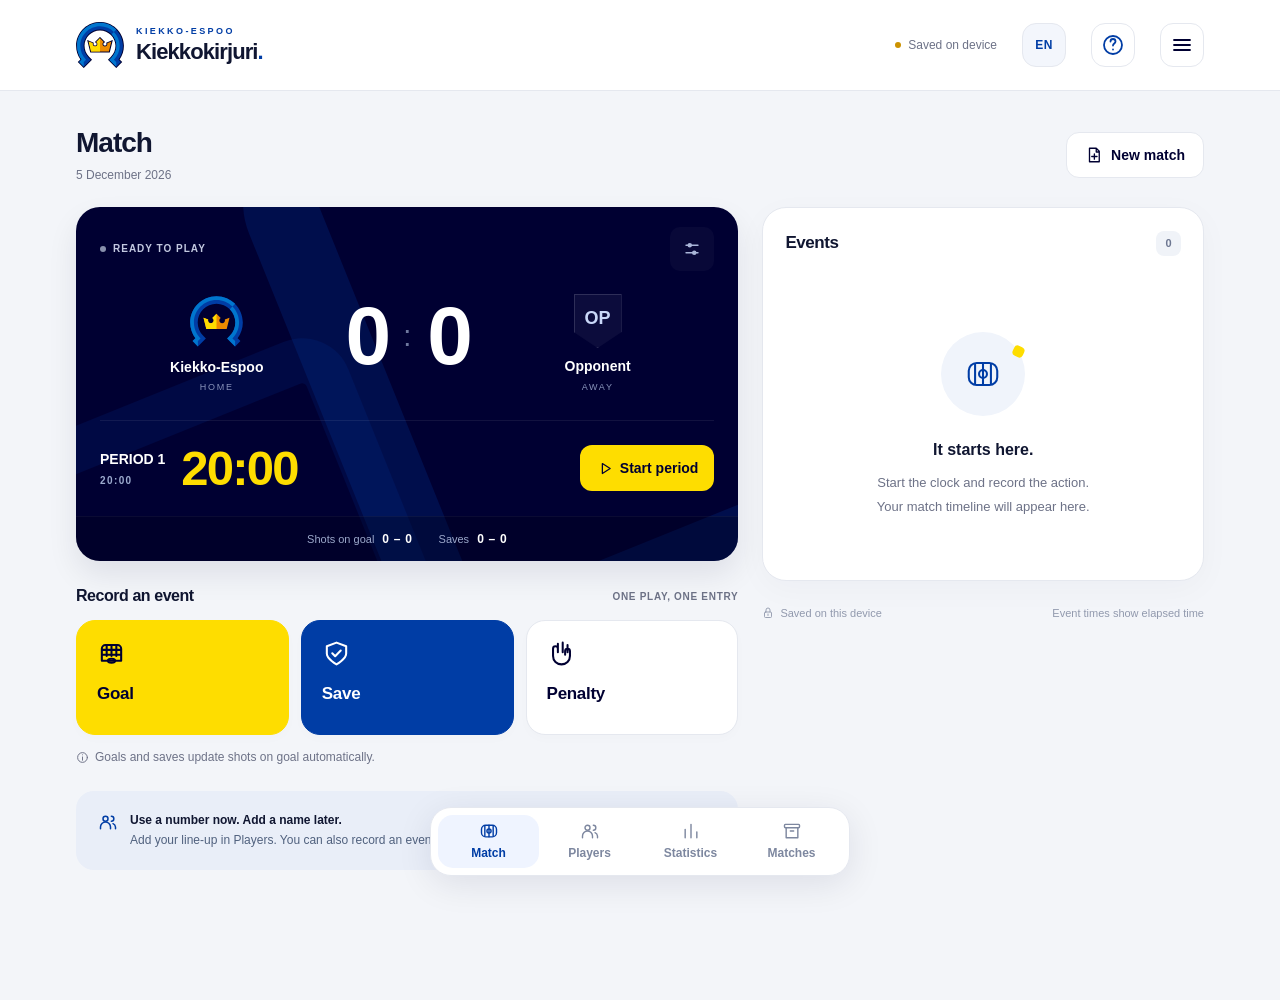
==== commit 24fbcb7e: "Fix iPhone safe areas in 0.7.1: keep header controls and dialogs clear of system UI Reserve the stat" ====
--- a/index.html
+++ b/index.html
@@ -4,7 +4,7 @@
   <meta charset="utf-8">
   <meta name="viewport" content="width=device-width, initial-scale=1, viewport-fit=cover">
   <meta name="theme-color" content="#000032">
-  <meta name="app-version" content="0.7.0">
+  <meta name="app-version" content="0.7.1">
   <meta name="apple-mobile-web-app-capable" content="yes">
   <meta name="apple-mobile-web-app-title" content="Kiekkokirjuri">
   <meta name="apple-mobile-web-app-status-bar-style" content="black-translucent">
@@ -12,8 +12,8 @@
   <link rel="manifest" href="./manifest.json">
   <link rel="icon" type="image/png" sizes="192x192" href="./assets/icon-kk-192.png">
   <link rel="apple-touch-icon" sizes="180x180" href="./assets/apple-touch-icon-kk.png">
-  <link rel="stylesheet" href="./styles.css?v=0.7.0">
-  <link rel="stylesheet" href="./help.css?v=0.7.0">
+  <link rel="stylesheet" href="./styles.css?v=0.7.1">
+  <link rel="stylesheet" href="./help.css?v=0.7.1">
   <title>Kiekkokirjuri · Kiekko-Espoo</title>
 </head>
 <body>
@@ -38,6 +38,6 @@
   <dialog id="sheet" class="sheet" aria-labelledby="sheet-title"><div class="sheet-handle" aria-hidden="true"></div><div id="sheet-content"></div></dialog>
   <input type="file" id="restore-file" accept=".json,application/json" hidden>
   <noscript><p class="no-script">Ota JavaScript käyttöön, jotta voit käyttää Kiekkokirjuria.</p></noscript>
-  <script type="module" src="./app.js?v=0.7.0"></script>
+  <script type="module" src="./app.js?v=0.7.1"></script>
 </body>
 </html>
--- a/styles.css
+++ b/styles.css
@@ -81,3 +81,56 @@
 
 /* A long team name or translated action must not widen the page grid. */
 .two-column>*{min-width:0}.comparison-head>*{min-width:0;overflow-wrap:anywhere}.comparison-row{grid-template-columns:32px minmax(0,1fr) 32px}.period-table{table-layout:fixed}.period-table th,.period-table td{overflow-wrap:anywhere}.export-actions{flex-wrap:wrap}.export-actions .button{flex:1 1 140px;min-width:0;white-space:normal;line-height:1.5}.export-actions .button svg{flex:none}.content-panel .table-scroll{max-width:100%}
+
+/* Installed iPhone apps fill the screen, including the status bar area.
+   Keep that space outside the header's full-height, touchable content row. */
+:root{
+  --safe-area-top:env(safe-area-inset-top,0px);
+  --safe-area-right:env(safe-area-inset-right,0px);
+  --safe-area-bottom:env(safe-area-inset-bottom,0px);
+  --safe-area-left:env(safe-area-inset-left,0px);
+  --header-row-height:90px;
+  --page-gutter:32px;
+  --page-bottom-space:130px;
+  --nav-bottom-gap:24px;
+  --toast-bottom-space:112px;
+}
+html{scroll-padding-top:calc(var(--safe-area-top) + var(--header-row-height) + 12px)}
+.app-header{
+  position:sticky;top:0;z-index:20;height:auto;
+  padding:var(--safe-area-top) var(--safe-area-right) 0 var(--safe-area-left);
+}
+.header-inner{height:var(--header-row-height)}
+.skip-link:focus{top:calc(var(--safe-area-top) + 12px);left:calc(var(--safe-area-left) + 12px)}
+.main{
+  padding-left:calc(var(--page-gutter) + var(--safe-area-left));
+  padding-right:calc(var(--page-gutter) + var(--safe-area-right));
+  padding-bottom:calc(var(--page-bottom-space) + var(--safe-area-bottom));
+}
+.update-banner,.storage-banner{
+  padding-left:calc(20px + var(--safe-area-left));
+  padding-right:calc(20px + var(--safe-area-right));
+}
+.bottom-nav{bottom:calc(var(--nav-bottom-gap) + var(--safe-area-bottom))}
+.toast{bottom:calc(var(--toast-bottom-space) + var(--safe-area-bottom))}
+.sheet{
+  inset:var(--safe-area-top) var(--safe-area-right) 0 var(--safe-area-left);
+  max-width:min(540px,calc(100% - var(--safe-area-left) - var(--safe-area-right) - 32px));
+  max-height:calc(100vh - var(--safe-area-top) - var(--safe-area-bottom) - 64px);
+  max-height:calc(100dvh - var(--safe-area-top) - var(--safe-area-bottom) - 64px);
+  padding-bottom:var(--safe-area-bottom);
+}
+.sheet-header{position:sticky;top:0;z-index:3;background:#fff}
+@media(max-width:900px){
+  :root{--page-gutter:24px;--page-bottom-space:125px}
+}
+@media(max-width:680px){
+  :root{--header-row-height:77px;--page-gutter:18px;--page-bottom-space:126px;--nav-bottom-gap:12px;--toast-bottom-space:100px}
+  .sheet{
+    width:calc(100% - var(--safe-area-left) - var(--safe-area-right));
+    max-width:calc(100% - var(--safe-area-left) - var(--safe-area-right));
+    max-height:calc(100vh - var(--safe-area-top) - 12px);
+    max-height:calc(100dvh - var(--safe-area-top) - 12px);
+  }
+}
+@media(max-width:380px){:root{--page-gutter:13px}}
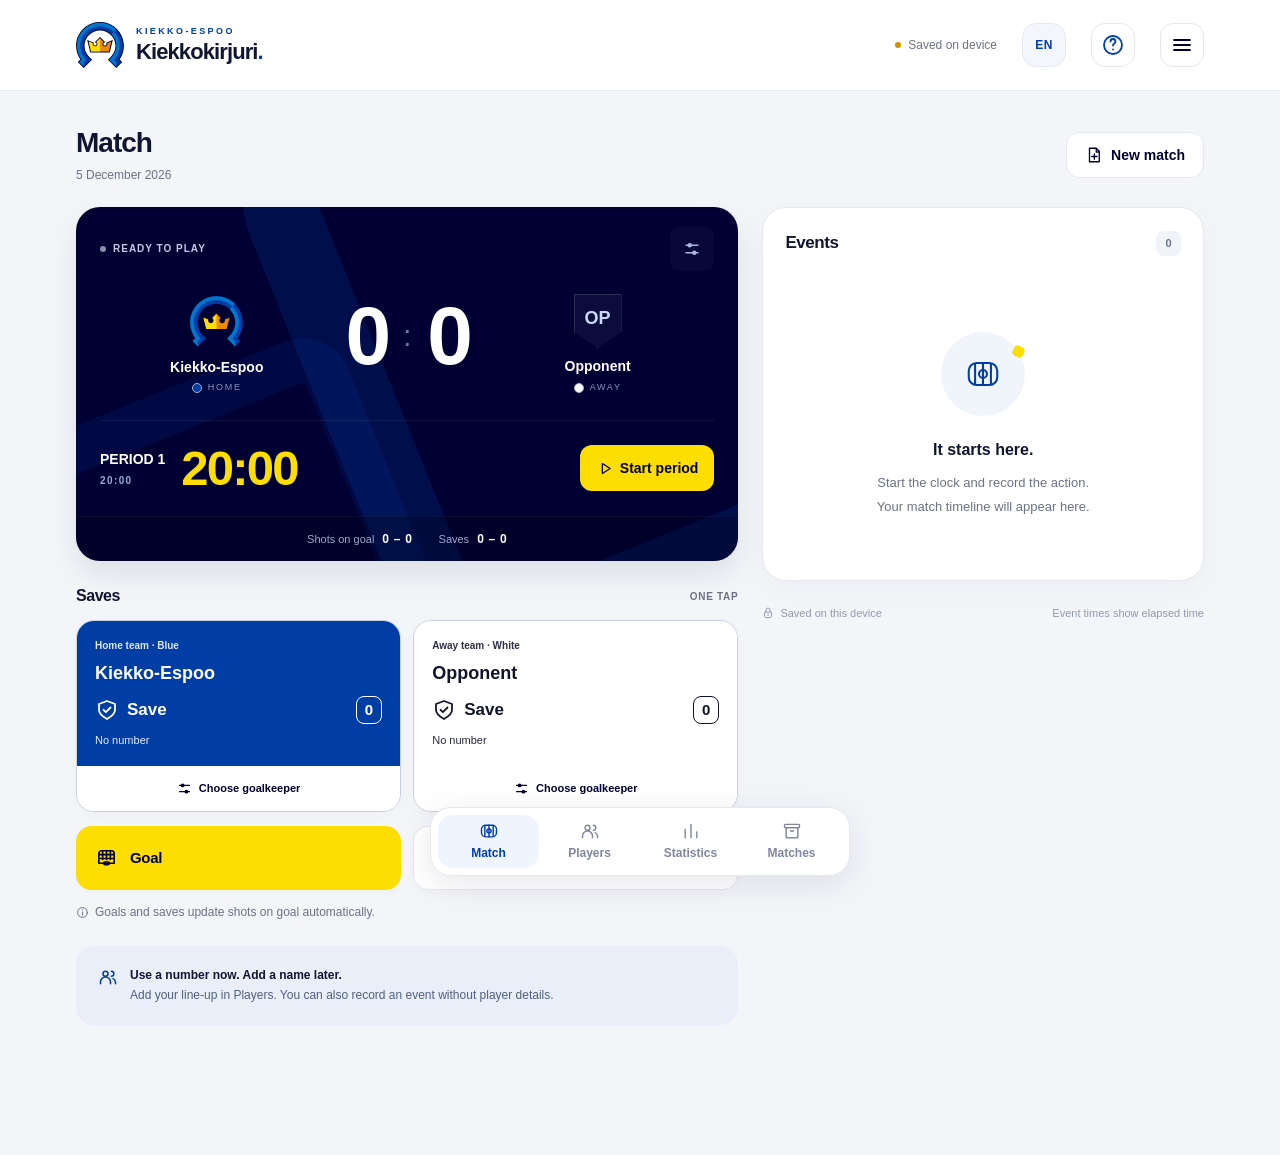
==== commit 4be969a2: "Add one-tap saves, team colors and pre-game goalkeeper setup (0.8.0)" ====
--- a/index.html
+++ b/index.html
@@ -4,7 +4,7 @@
   <meta charset="utf-8">
   <meta name="viewport" content="width=device-width, initial-scale=1, viewport-fit=cover">
   <meta name="theme-color" content="#000032">
-  <meta name="app-version" content="0.7.1">
+  <meta name="app-version" content="0.8.0">
   <meta name="apple-mobile-web-app-capable" content="yes">
   <meta name="apple-mobile-web-app-title" content="Kiekkokirjuri">
   <meta name="apple-mobile-web-app-status-bar-style" content="black-translucent">
@@ -12,8 +12,8 @@
   <link rel="manifest" href="./manifest.json">
   <link rel="icon" type="image/png" sizes="192x192" href="./assets/icon-kk-192.png">
   <link rel="apple-touch-icon" sizes="180x180" href="./assets/apple-touch-icon-kk.png">
-  <link rel="stylesheet" href="./styles.css?v=0.7.1">
-  <link rel="stylesheet" href="./help.css?v=0.7.1">
+  <link rel="stylesheet" href="./styles.css?v=0.8.0">
+  <link rel="stylesheet" href="./help.css?v=0.8.0">
   <title>Kiekkokirjuri · Kiekko-Espoo</title>
 </head>
 <body>
@@ -38,6 +38,6 @@
   <dialog id="sheet" class="sheet" aria-labelledby="sheet-title"><div class="sheet-handle" aria-hidden="true"></div><div id="sheet-content"></div></dialog>
   <input type="file" id="restore-file" accept=".json,application/json" hidden>
   <noscript><p class="no-script">Ota JavaScript käyttöön, jotta voit käyttää Kiekkokirjuria.</p></noscript>
-  <script type="module" src="./app.js?v=0.7.1"></script>
+  <script type="module" src="./app.js?v=0.8.0"></script>
 </body>
 </html>
--- a/styles.css
+++ b/styles.css
@@ -134,3 +134,72 @@
   }
 }
 @media(max-width:380px){:root{--page-gutter:13px}}
+
+/* Saves need only a team tap once each team's goalkeeper has been chosen. */
+.save-question{font-size:19px;margin-bottom:18px}
+.save-team-grid{display:grid;grid-template-columns:repeat(2,minmax(0,1fr));gap:12px}
+.save-team-card{display:flex;flex-direction:column;min-width:0;overflow:hidden;border:1px solid #dce5f3;border-radius:18px;background:#f4f7fd}
+.save-team{flex:1;width:100%;min-height:190px;padding:18px 14px;display:flex;flex-direction:column;align-items:flex-start;gap:10px;text-align:left;color:var(--navy);background:transparent;overflow-wrap:anywhere}
+.save-team:hover,.save-team:active{background:#e8f0ff}
+.save-team:focus-visible,.save-goalie-change:focus-visible{outline-offset:-4px}
+.save-team-side{font-size:11px;line-height:1.4;color:#61708d}
+.save-team>strong{font-size:18px;line-height:1.3}
+.save-goalie{display:flex;align-items:center;gap:6px;font-size:13px;line-height:1.5;color:#4b5b78}
+.save-goalie svg{width:18px;height:18px}
+.save-callout{display:flex;align-items:center;justify-content:space-between;gap:6px;width:100%;margin-top:auto;padding-top:8px;color:var(--blue);font-size:13px;font-weight:750;line-height:1.4}
+.save-callout svg{width:17px;height:17px}
+.save-goalie-change{display:flex;align-items:center;justify-content:center;gap:7px;width:100%;min-height:48px;padding:10px 12px;border-top:1px solid #dce5f3;background:#fff;color:#52627d;font-size:12px;font-weight:650;line-height:1.4}
+.save-goalie-change svg{width:16px;height:16px}
+.goalie-picker-intro{font-size:14px;line-height:1.7;color:#52627d;margin-bottom:20px}
+.goalie-number-grid{margin-bottom:20px}
+.goalie-manual{margin-top:12px}
+.goalie-unknown{margin-top:12px;white-space:normal}
+.goalie-roster-card{display:flex;align-items:center;gap:12px;margin:20px 0;padding:16px;background:#f2f6fd;border:1px solid #dce5f3;border-radius:15px}
+.goalie-roster-card>svg{color:var(--blue)}
+.goalie-roster-card>div{min-width:0;flex:1}
+.goalie-roster-card span{display:block;font-size:12px;line-height:1.5;color:#61708d}
+.goalie-roster-card strong{display:block;margin-top:4px;font-size:15px;line-height:1.5;overflow-wrap:anywhere}
+.goalie-roster-card .button{white-space:normal;font-size:12px;line-height:1.4}
+@media(max-width:680px){.goalie-roster-card{flex-wrap:wrap}.goalie-roster-card .button{width:100%;min-height:44px}.save-team>strong{font-size:16px}}
+
+/* A named, unnumbered preset goalkeeper is separate from the active save selection. */
+.roster-preview-goalie{background:#edf3ff;border-color:#b7ccef;color:var(--blue)}
+.preset-goalie-note{display:flex;align-items:center;gap:12px;padding:12px 14px;margin:16px 0;border:1px solid #dce5f3;border-radius:12px;background:#fff;min-width:0}
+.preset-goalie-note>.roster-number{flex:none;font-size:13px}
+.preset-goalie-note>div{min-width:0}
+.preset-goalie-note strong{font-size:14px;overflow-wrap:anywhere}
+.preset-goalie-note p{font-size:12px;line-height:1.6;color:#61708d;margin:4px 0 0;overflow-wrap:anywhere}
+
+/* Team identity always includes text; colors are a secondary, match-specific cue. */
+.team-color-dot{display:inline-block;width:12px;height:12px;min-width:12px;border:1px solid #a9b3c5;border-radius:50%;background:var(--team-color);vertical-align:middle;flex:none}
+.team-role{display:flex;justify-content:center;align-items:center;gap:6px}
+.team-role .team-color-dot{width:10px;height:10px;min-width:10px}
+.tab-button .team-color-dot,.sheet-team-line .team-color-dot{margin-right:7px}
+.event-subtitle{display:flex;align-items:center;gap:6px}
+.event-subtitle .team-color-dot{width:8px;height:8px;min-width:8px}
+.choice.team-choice{background:var(--team-color);color:var(--team-ink);border:1px solid #b7c1d3;overflow-wrap:anywhere}
+.choice.team-choice small{color:inherit;opacity:.85}
+.quick-save-grid{display:grid;grid-template-columns:repeat(2,minmax(0,1fr));gap:12px}
+.quick-save-card{min-width:0;border-radius:18px;overflow:hidden;border:1px solid #c7d1e2;background:#fff;box-shadow:0 4px 14px #00003206}
+.quick-save{width:100%;min-height:145px;display:flex;align-items:flex-start;flex-direction:column;gap:9px;text-align:left;padding:17px 18px;background:var(--team-color);color:var(--team-ink);touch-action:manipulation;transition:filter .1s}
+.quick-save:active{filter:brightness(.88)}
+.quick-save-side{font-size:10px;line-height:1.5;font-weight:600;opacity:.88}
+.quick-save-team{font-size:18px;line-height:1.3;overflow-wrap:anywhere}
+.quick-save-action{display:flex;align-items:center;gap:8px;width:100%;margin-top:auto;font-size:17px;font-weight:800}
+.quick-save-action svg{width:24px;height:24px;flex:none}
+.quick-save-total{margin-left:auto;padding:2px 8px;border:1px solid currentColor;border-radius:8px;font-size:15px;font-variant-numeric:tabular-nums}
+.quick-save-keeper{font-size:11px;line-height:1.4;opacity:.9;overflow-wrap:anywhere}
+.quick-save-settings{display:flex;align-items:center;justify-content:center;gap:7px;width:100%;min-height:45px;padding:10px;background:#fff;color:var(--navy);font-size:11px;font-weight:650;line-height:1.5}
+.quick-save-settings svg{width:15px;height:15px;flex:none}
+.other-actions{grid-template-columns:repeat(2,minmax(0,1fr));margin-top:14px}
+.other-actions .event-action{min-height:64px;flex-direction:row;align-items:center;padding:15px 18px;gap:12px;border-radius:15px}
+.other-actions .event-action>svg{width:23px;height:23px;flex:none}
+.other-actions .action-label{font-size:15px}
+.team-setup-card{border:1px solid #dce4f1;border-left:5px solid var(--team-color);border-radius:14px;padding:16px;background:#f8faff;box-shadow:inset 1px 0 #bcc6d6}
+.team-setup-options{display:grid;grid-template-columns:minmax(0,1fr) minmax(0,1fr);gap:12px;margin-top:14px}
+.team-setup-options .field{min-width:0;font-size:12px}
+.color-select-wrap{position:relative;display:block;width:100%}
+.color-select-wrap .team-color-dot{position:absolute;left:12px;top:50%;transform:translateY(-50%);pointer-events:none}
+.color-select-wrap select{padding-left:33px;width:100%;min-width:0}
+.team-setup-card .field-note:empty{display:none}
+@media(max-width:400px){.quick-save-grid{gap:9px}.quick-save{min-height:144px;padding:14px 12px;gap:8px}.quick-save-team{font-size:15px}.quick-save-side{font-size:9px}.quick-save-action{gap:6px;font-size:14px}.quick-save-action svg{width:20px;height:20px}.quick-save-total{font-size:12px;padding:2px 5px}.quick-save-settings{font-size:10px;padding:9px 6px;gap:5px}.other-actions .event-action{padding:13px;gap:8px}.team-setup-card{padding:13px}.team-setup-options{gap:8px}.team-setup-options .field{font-size:11px}.color-select-wrap select{font-size:12px;padding-left:28px;padding-right:18px}.color-select-wrap .team-color-dot{left:9px;width:10px;height:10px;min-width:10px}}
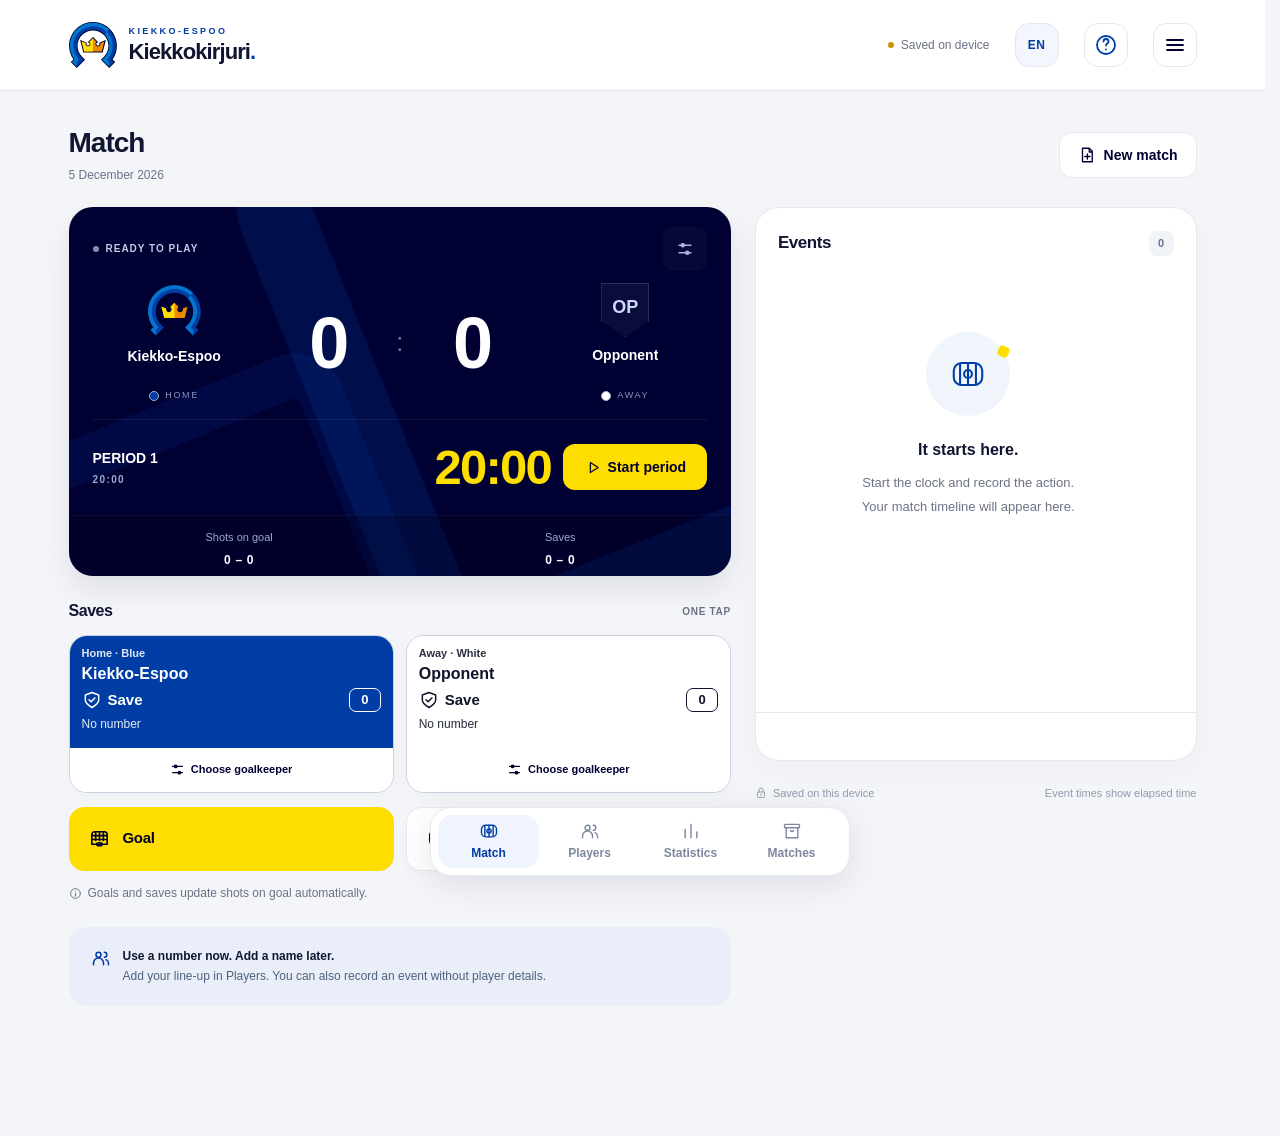
==== commit 85f033f3: "Keep recording controls fixed and compact save buttons (0.8.1)" ====
--- a/index.html
+++ b/index.html
@@ -4,7 +4,7 @@
   <meta charset="utf-8">
   <meta name="viewport" content="width=device-width, initial-scale=1, viewport-fit=cover">
   <meta name="theme-color" content="#000032">
-  <meta name="app-version" content="0.8.0">
+  <meta name="app-version" content="0.8.1">
   <meta name="apple-mobile-web-app-capable" content="yes">
   <meta name="apple-mobile-web-app-title" content="Kiekkokirjuri">
   <meta name="apple-mobile-web-app-status-bar-style" content="black-translucent">
@@ -12,8 +12,8 @@
   <link rel="manifest" href="./manifest.json">
   <link rel="icon" type="image/png" sizes="192x192" href="./assets/icon-kk-192.png">
   <link rel="apple-touch-icon" sizes="180x180" href="./assets/apple-touch-icon-kk.png">
-  <link rel="stylesheet" href="./styles.css?v=0.8.0">
-  <link rel="stylesheet" href="./help.css?v=0.8.0">
+  <link rel="stylesheet" href="./styles.css?v=0.8.1">
+  <link rel="stylesheet" href="./help.css?v=0.8.1">
   <title>Kiekkokirjuri · Kiekko-Espoo</title>
 </head>
 <body>
@@ -38,6 +38,6 @@
   <dialog id="sheet" class="sheet" aria-labelledby="sheet-title"><div class="sheet-handle" aria-hidden="true"></div><div id="sheet-content"></div></dialog>
   <input type="file" id="restore-file" accept=".json,application/json" hidden>
   <noscript><p class="no-script">Ota JavaScript käyttöön, jotta voit käyttää Kiekkokirjuria.</p></noscript>
-  <script type="module" src="./app.js?v=0.8.0"></script>
+  <script type="module" src="./app.js?v=0.8.1"></script>
 </body>
 </html>
--- a/styles.css
+++ b/styles.css
@@ -181,15 +181,17 @@
 .choice.team-choice small{color:inherit;opacity:.85}
 .quick-save-grid{display:grid;grid-template-columns:repeat(2,minmax(0,1fr));gap:12px}
 .quick-save-card{min-width:0;border-radius:18px;overflow:hidden;border:1px solid #c7d1e2;background:#fff;box-shadow:0 4px 14px #00003206}
-.quick-save{width:100%;min-height:145px;display:flex;align-items:flex-start;flex-direction:column;gap:9px;text-align:left;padding:17px 18px;background:var(--team-color);color:var(--team-ink);touch-action:manipulation;transition:filter .1s}
+.quick-save{width:100%;height:112px;min-height:112px;display:grid;grid-template-rows:14px 20px 24px 16px;gap:4px;text-align:left;padding:10px 12px;background:var(--team-color);color:var(--team-ink);touch-action:manipulation;transition:filter .1s}
 .quick-save:active{filter:brightness(.88)}
-.quick-save-side{font-size:10px;line-height:1.5;font-weight:600;opacity:.88}
-.quick-save-team{font-size:18px;line-height:1.3;overflow-wrap:anywhere}
-.quick-save-action{display:flex;align-items:center;gap:8px;width:100%;margin-top:auto;font-size:17px;font-weight:800}
-.quick-save-action svg{width:24px;height:24px;flex:none}
-.quick-save-total{margin-left:auto;padding:2px 8px;border:1px solid currentColor;border-radius:8px;font-size:15px;font-variant-numeric:tabular-nums}
-.quick-save-keeper{font-size:11px;line-height:1.4;opacity:.9;overflow-wrap:anywhere}
-.quick-save-settings{display:flex;align-items:center;justify-content:center;gap:7px;width:100%;min-height:45px;padding:10px;background:#fff;color:var(--navy);font-size:11px;font-weight:650;line-height:1.5}
+.quick-save-side{font-size:11px;line-height:14px;font-weight:600;opacity:.88}
+.quick-save-team{font-size:16px;line-height:20px}
+.quick-save-side,.quick-save-team,.quick-save-keeper{display:block;min-width:0;max-width:100%;overflow:hidden;text-overflow:ellipsis;white-space:nowrap}
+.quick-save-action{display:grid;grid-template-columns:20px minmax(0,1fr) 3.8ch;align-items:center;gap:6px;width:100%;font-size:15px;line-height:24px;font-weight:800;white-space:nowrap}
+.quick-save-action svg{width:20px;height:20px;flex:none}
+.quick-save-total{display:block;width:100%;height:24px;text-align:center;border:1px solid currentColor;border-radius:7px;font-size:13px;line-height:22px;font-variant-numeric:tabular-nums}
+.quick-save-keeper{font-size:12px;line-height:16px;opacity:.9}
+.quick-save-settings{display:flex;align-items:center;justify-content:center;gap:6px;width:100%;height:44px;min-height:44px;padding:5px 8px;background:#fff;color:var(--navy);font-size:11px;font-weight:650;line-height:15px}
+.quick-save-settings span{min-width:0;max-height:30px;overflow:hidden;display:-webkit-box;-webkit-line-clamp:2;-webkit-box-orient:vertical}
 .quick-save-settings svg{width:15px;height:15px;flex:none}
 .other-actions{grid-template-columns:repeat(2,minmax(0,1fr));margin-top:14px}
 .other-actions .event-action{min-height:64px;flex-direction:row;align-items:center;padding:15px 18px;gap:12px;border-radius:15px}
@@ -202,4 +204,34 @@
 .color-select-wrap .team-color-dot{position:absolute;left:12px;top:50%;transform:translateY(-50%);pointer-events:none}
 .color-select-wrap select{padding-left:33px;width:100%;min-width:0}
 .team-setup-card .field-note:empty{display:none}
-@media(max-width:400px){.quick-save-grid{gap:9px}.quick-save{min-height:144px;padding:14px 12px;gap:8px}.quick-save-team{font-size:15px}.quick-save-side{font-size:9px}.quick-save-action{gap:6px;font-size:14px}.quick-save-action svg{width:20px;height:20px}.quick-save-total{font-size:12px;padding:2px 5px}.quick-save-settings{font-size:10px;padding:9px 6px;gap:5px}.other-actions .event-action{padding:13px;gap:8px}.team-setup-card{padding:13px}.team-setup-options{gap:8px}.team-setup-options .field{font-size:11px}.color-select-wrap select{font-size:12px;padding-left:28px;padding-right:18px}.color-select-wrap .team-color-dot{left:9px;width:10px;height:10px;min-width:10px}}
+@media(max-width:400px){.quick-save-grid{gap:9px}.quick-save{padding-inline:10px}.quick-save-team{font-size:15px}.quick-save-action{gap:5px;font-size:14px}.quick-save-total{font-size:12px}.quick-save-settings{padding-inline:6px;gap:5px}.other-actions .event-action{padding:13px;gap:8px}.team-setup-card{padding:13px}.team-setup-options{gap:8px}.team-setup-options .field{font-size:11px}.color-select-wrap select{font-size:12px;padding-left:28px;padding-right:18px}.color-select-wrap .team-color-dot{left:9px;width:10px;height:10px;min-width:10px}}
+
+/* The recording surface keeps its geometry as scores, keepers and events change. */
+html{scrollbar-gutter:stable}
+.live-layout{overflow-anchor:none}
+.scoreboard{overflow:clip}
+.live-left .event-action,.live-left .event-action:hover,.live-left .event-action:active{transform:none;transition:filter .1s,background-color .1s}
+.live-left .event-action:active{filter:brightness(.9)}
+.other-actions .event-action{height:64px;min-height:64px}
+.scoreline{grid-template-columns:minmax(0,1fr) minmax(0,1.7fr) minmax(0,1fr);padding-block:12px 16px}
+.team-name{height:2.7em;display:-webkit-box;-webkit-line-clamp:2;-webkit-box-orient:vertical;overflow:hidden}
+.score-digits{display:grid;grid-template-columns:minmax(0,1fr) 12px minmax(0,1fr);gap:6px;width:100%;height:100px;align-items:center;justify-items:center;padding-bottom:0}
+.score-number{font-size:clamp(32px,11vw,72px);letter-spacing:-.04em}
+.score-divider{font-size:25px;padding:0}
+.clock-strip{display:grid;grid-template-columns:minmax(0,1fr) 144px;gap:12px}
+.clock-info{min-width:0;justify-content:space-between;gap:8px}
+.clock-value{white-space:nowrap;text-align:right}
+.clock-button{width:100%;height:46px;min-height:46px;padding:8px 10px;border:1px solid transparent;white-space:normal;line-height:1.2}
+.clock-button.is-running{border-color:#ffffff24}
+.board-stats{display:grid;grid-template-columns:repeat(2,minmax(0,1fr));align-items:center;gap:12px;padding:8px 16px}
+.board-stat{display:grid;grid-template-rows:26px 16px;justify-items:center;align-items:center;gap:2px;line-height:1.3;text-align:center;min-width:0}
+.board-stat abbr{display:-webkit-box;-webkit-line-clamp:2;-webkit-box-orient:vertical;overflow:hidden;max-width:100%}
+.board-stat strong{display:block;white-space:nowrap;line-height:16px}
+.event-panel-body{height:300px;overflow:auto;overscroll-behavior:contain;scrollbar-gutter:stable;overflow-anchor:none}
+.live-right .event-list{max-height:none;overflow:visible}
+.event-panel-body .empty-state{padding-block:28px}
+.live-right .event-panel-footer{height:48px;min-height:48px;display:flex;align-items:center}
+.event-panel-footer .text-button{padding-block:4px}
+@media(min-width:1000px){.event-panel-body{height:440px}.event-panel-body .empty-state{padding-block:60px}}
+@media(max-width:680px){.clock-strip{grid-template-columns:minmax(0,1fr) 128px}.clock-value{font-size:38px}.score-digits{height:88px}}
+@media(max-width:380px){.clock-strip{grid-template-columns:minmax(0,1fr);gap:12px}.clock-info{justify-content:space-between}.clock-value{font-size:40px}.quick-save-action{grid-template-columns:17px minmax(0,1fr) 3.4ch;font-size:13px;gap:4px}.quick-save-action svg{width:17px;height:17px}}
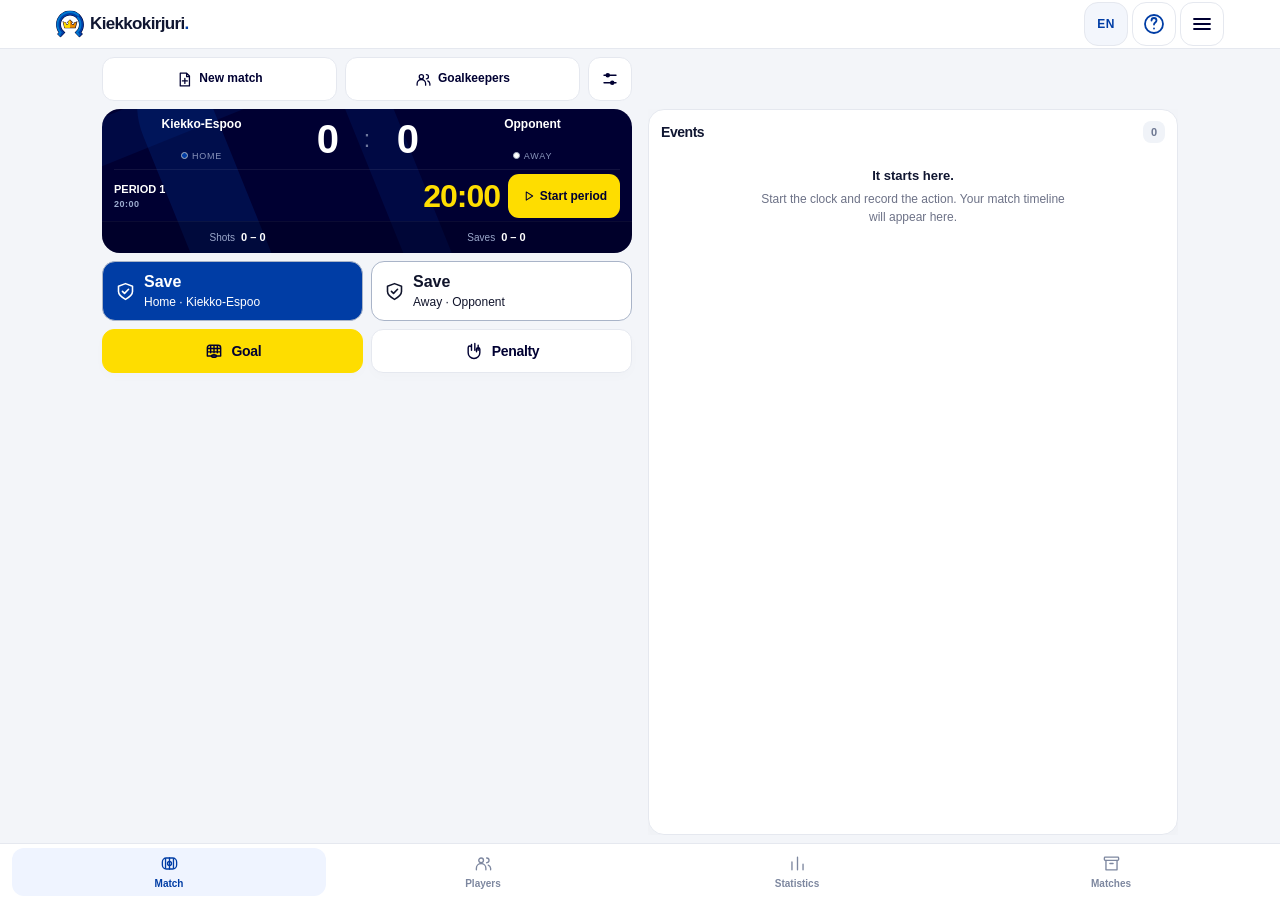
==== commit 04d69e37: "Pin match console to viewport and simplify save controls (0.8.2)" ====
--- a/index.html
+++ b/index.html
@@ -4,7 +4,7 @@
   <meta charset="utf-8">
   <meta name="viewport" content="width=device-width, initial-scale=1, viewport-fit=cover">
   <meta name="theme-color" content="#000032">
-  <meta name="app-version" content="0.8.1">
+  <meta name="app-version" content="0.8.2">
   <meta name="apple-mobile-web-app-capable" content="yes">
   <meta name="apple-mobile-web-app-title" content="Kiekkokirjuri">
   <meta name="apple-mobile-web-app-status-bar-style" content="black-translucent">
@@ -12,8 +12,8 @@
   <link rel="manifest" href="./manifest.json">
   <link rel="icon" type="image/png" sizes="192x192" href="./assets/icon-kk-192.png">
   <link rel="apple-touch-icon" sizes="180x180" href="./assets/apple-touch-icon-kk.png">
-  <link rel="stylesheet" href="./styles.css?v=0.8.1">
-  <link rel="stylesheet" href="./help.css?v=0.8.1">
+  <link rel="stylesheet" href="./styles.css?v=0.8.2">
+  <link rel="stylesheet" href="./help.css?v=0.8.2">
   <title>Kiekkokirjuri · Kiekko-Espoo</title>
 </head>
 <body>
@@ -38,6 +38,6 @@
   <dialog id="sheet" class="sheet" aria-labelledby="sheet-title"><div class="sheet-handle" aria-hidden="true"></div><div id="sheet-content"></div></dialog>
   <input type="file" id="restore-file" accept=".json,application/json" hidden>
   <noscript><p class="no-script">Ota JavaScript käyttöön, jotta voit käyttää Kiekkokirjuria.</p></noscript>
-  <script type="module" src="./app.js?v=0.8.1"></script>
+  <script type="module" src="./app.js?v=0.8.2"></script>
 </body>
 </html>
--- a/styles.css
+++ b/styles.css
@@ -235,3 +235,148 @@
 @media(min-width:1000px){.event-panel-body{height:440px}.event-panel-body .empty-state{padding-block:60px}}
 @media(max-width:680px){.clock-strip{grid-template-columns:minmax(0,1fr) 128px}.clock-value{font-size:38px}.score-digits{height:88px}}
 @media(max-width:380px){.clock-strip{grid-template-columns:minmax(0,1fr);gap:12px}.clock-info{justify-content:space-between}.clock-value{font-size:40px}.quick-save-action{grid-template-columns:17px minmax(0,1fr) 3.4ch;font-size:13px;gap:4px}.quick-save-action svg{width:17px;height:17px}}
+
+/* The match is one stationary console. Only its event history can scroll. */
+html.recording-view{height:100%;overflow:hidden;overscroll-behavior:none;scrollbar-gutter:auto;--header-row-height:48px;--page-gutter:12px}
+.recording-view body{position:fixed;inset:0;width:100%;height:100vh;height:100dvh;display:flex;flex-direction:column;overflow:hidden;overscroll-behavior:none}
+.recording-view .app-header{position:relative;top:auto;flex:none}
+.recording-view .header-inner{height:48px;padding-inline:12px;gap:8px}
+.recording-view .brand{gap:6px;min-width:0}
+.recording-view .brand img{width:28px;height:28px}
+.recording-view .brand-title{font-size:17px;letter-spacing:-.65px}
+.recording-view .brand-kicker{display:none}
+.recording-view .header-actions{gap:4px;flex:none}
+.recording-view .header-actions .icon-button{width:44px;height:44px;padding:12px}
+.recording-view .header-actions .connection-indicator{display:none}
+.recording-view .main{flex:1;min-height:0;width:100%;margin:0 auto;padding:8px calc(12px + var(--safe-area-right)) 8px calc(12px + var(--safe-area-left));overflow:hidden}
+.recording-view .live-screen{display:flex;flex-direction:column;height:100%;min-height:0;gap:8px}
+.recording-view .live-toolbar{flex:none;height:44px;margin:0}
+.recording-view .live-toolbar .heading-actions{width:100%;gap:8px}
+.recording-view .live-toolbar .button{flex:1;min-width:0;height:44px;min-height:44px;padding:8px 10px;border-radius:12px;font-size:12px;gap:6px;white-space:nowrap}
+.recording-view .live-toolbar .button svg{width:17px;height:17px}
+.recording-view .live-toolbar .board-settings{flex:none;width:44px;height:44px;padding:12px;color:var(--navy);border:1px solid var(--line);background:#fff;border-radius:12px}
+.recording-view .live-layout{flex:1;min-height:0;display:grid;grid-template-columns:minmax(0,1fr);grid-template-rows:auto minmax(0,1fr);gap:10px;align-items:stretch}
+.recording-view .live-left{min-height:0;display:flex;flex-direction:column;gap:8px}
+.recording-view .scoreboard{flex:none;min-height:0;height:144px;border-radius:18px;overflow:clip;box-shadow:none}
+.recording-view .scoreline{height:60px;min-height:0;padding:6px 12px;gap:8px;grid-template-columns:minmax(0,1fr) 120px minmax(0,1fr)}
+.recording-view .team-block{gap:3px;min-height:0}
+.recording-view .team-crest{display:none}
+.recording-view .team-name{font-size:12px;line-height:15px;height:30px;max-width:100%;font-weight:750}
+.recording-view .team-role{margin:0;gap:4px;font-size:9px;line-height:12px;letter-spacing:.8px}
+.recording-view .team-role .team-color-dot{width:7px;height:7px;min-width:7px}
+.recording-view .score-digits{height:44px;gap:4px;grid-template-columns:minmax(0,1fr) 12px minmax(0,1fr)}
+.recording-view .score-number{font-size:40px;letter-spacing:-1.5px}
+.recording-view .score-digits[data-score-length="3"] .score-number{font-size:28px;letter-spacing:-1px}
+.recording-view .score-digits[data-score-length="4"] .score-number{font-size:21px;letter-spacing:-.5px}
+.recording-view .score-divider{font-size:23px;line-height:1}
+.recording-view .clock-strip{height:52px;padding:4px 0;margin:0 12px;display:grid;grid-template-columns:minmax(0,1fr) 112px;gap:8px}
+.recording-view .clock-info{gap:6px;justify-content:space-between;min-width:0}
+.recording-view .period-tag{font-size:9px;line-height:1.5;letter-spacing:.5px;white-space:nowrap}
+.recording-view .period-tag b{font-size:11px}
+.recording-view .clock-value{font-size:32px;line-height:1;letter-spacing:-1px}
+.recording-view .clock-button{height:44px;min-height:44px;min-width:0;font-size:12px;padding:5px 8px;border-radius:11px;gap:5px}
+.recording-view .clock-button svg{width:14px;height:14px}
+.recording-view .board-stats{height:32px;padding:5px 12px;gap:12px;grid-template-columns:repeat(2,minmax(0,1fr));font-size:10px}
+.recording-view .board-stat{height:21px;display:flex;align-items:center;justify-content:center;gap:6px;line-height:1.2;white-space:nowrap;min-width:0}
+.recording-view .board-stat abbr{display:block;overflow:hidden;text-overflow:ellipsis}
+.recording-view .board-stat strong{font-size:11px;line-height:1.2;letter-spacing:0}
+.recording-view .action-section{flex:none;padding:0}
+.recording-view .quick-save-grid{gap:8px}
+.recording-view .quick-save{height:60px;min-height:60px;min-width:0;display:grid;grid-template-columns:21px minmax(0,1fr);grid-template-rows:20px 17px;column-gap:8px;row-gap:2px;padding:10px 12px;border:1px solid #a9b4c8;border-radius:13px;align-content:center;overflow:hidden}
+.recording-view .quick-save>svg{grid-column:1;grid-row:1/3;align-self:center;width:21px;height:21px}
+.recording-view .quick-save-action{grid-column:2;grid-row:1;display:block;width:auto;font-size:16px;line-height:20px;white-space:nowrap}
+.recording-view .quick-save-team{grid-column:2;grid-row:2;font-size:12px;line-height:17px;font-weight:500;white-space:nowrap;overflow:hidden;text-overflow:ellipsis}
+.recording-view .quick-save:focus-visible{outline-offset:-4px}
+.recording-view .other-actions{gap:8px;margin-top:8px}
+.recording-view .other-actions .event-action{height:44px;min-height:44px;flex-direction:row;align-items:center;justify-content:center;gap:8px;padding:8px 12px;border-radius:12px}
+.recording-view .other-actions .event-action>svg{width:20px;height:20px}
+.recording-view .other-actions .action-label{font-size:14px;line-height:20px;width:auto}
+.recording-view .live-right{display:flex;flex-direction:column;min-height:0;overflow:hidden}
+.recording-view .event-panel{display:flex;flex:1;flex-direction:column;min-height:0;border-radius:16px;overflow:hidden}
+.recording-view .panel-heading{flex:none;height:44px;min-height:44px;padding:0 12px;gap:8px}
+.recording-view .panel-heading h2{font-size:14px}
+.event-panel-tools{display:flex;align-items:center;gap:8px;min-width:0}
+.recording-view .event-panel-tools .text-button{height:44px;min-height:44px;font-size:12px;padding:5px 4px}
+.recording-view .count-badge{min-width:22px;height:22px;padding:0 6px;font-size:11px}
+.recording-view .event-panel-body{flex:1;min-height:0;height:auto;overflow-y:auto;overflow-x:hidden;overscroll-behavior:contain;scrollbar-gutter:auto;-webkit-overflow-scrolling:touch}
+.recording-view .event-list{padding:0 12px 6px;max-height:none;overflow:visible}
+.recording-view .event-row{padding:8px 0;gap:8px}
+.recording-view .event-time{font-size:11px;min-width:37px;padding-top:2px}
+.recording-view .event-symbol{width:28px;height:28px;border-radius:9px}
+.recording-view .event-symbol svg{width:16px;height:16px}
+.recording-view .event-edit{width:40px;height:44px;margin-top:-4px;padding:12px}
+.recording-view .event-panel-body .empty-state{padding:10px 14px;min-height:0}
+.recording-view .empty-illustration{display:none}
+.recording-view .empty-state h3{font-size:13px;margin-bottom:3px}
+.recording-view .empty-state p{font-size:12px;line-height:1.5;max-width:320px}
+.recording-view .bottom-nav{position:relative;left:auto;bottom:auto;transform:none;flex:none;width:100%;max-width:none;margin:0;padding:4px calc(12px + var(--safe-area-right)) calc(4px + var(--safe-area-bottom)) calc(12px + var(--safe-area-left));border:0;border-top:1px solid var(--line);border-radius:0;box-shadow:none;z-index:15}
+.recording-view .nav-item{height:48px;min-height:48px;border-radius:12px;gap:3px;font-size:10px}
+.recording-view .nav-item svg{width:19px;height:19px}
+.recording-view .toast{bottom:calc(64px + var(--safe-area-bottom));max-width:min(560px,calc(100% - var(--safe-area-left) - var(--safe-area-right) - 24px));max-height:64px;padding:6px 12px;gap:8px;font-size:12px;line-height:1.4}
+.recording-view .toast>span{display:-webkit-box;-webkit-line-clamp:2;-webkit-box-orient:vertical;overflow:hidden}
+.recording-view .toast button{min-height:44px;padding:6px 8px}
+.recording-view .update-banner,.recording-view .storage-banner{position:fixed;top:calc(var(--safe-area-top) + 56px);left:calc(var(--safe-area-left) + 12px);right:calc(var(--safe-area-right) + 12px);z-index:25;max-height:140px;overflow:auto;border:1px solid #ecdf9b;border-radius:12px;padding:10px 12px;box-shadow:0 8px 24px #00003222;font-size:12px}
+.recording-view .storage-banner{z-index:26;border-color:#efc6ce}
+.goalie-options{display:grid;gap:12px}
+.goalie-option{display:grid;gap:9px;padding:16px;text-align:left;color:var(--ink);background:#f7f9fc;border:1px solid var(--line);border-left:5px solid var(--team-color);border-radius:14px;min-width:0}
+.goalie-option-team{display:flex;align-items:center;gap:7px;flex-wrap:wrap;font-size:15px;font-weight:750;overflow-wrap:anywhere}
+.goalie-option-team small{color:var(--muted);font-size:11px;font-weight:500}
+.goalie-option>strong{font-size:14px;overflow-wrap:anywhere}
+.goalie-option-action{display:flex;align-items:center;gap:6px;font-size:12px;color:var(--blue);font-weight:650}
+.goalie-option-action svg{width:15px;height:15px}
+@media(min-width:700px){
+  .recording-view .live-layout{grid-template-columns:minmax(0,1fr) minmax(0,1fr);grid-template-rows:minmax(0,1fr);gap:16px}
+  .recording-view .main{max-width:1100px}
+  .recording-view .live-toolbar .heading-actions{max-width:calc(50% - 8px)}
+  .recording-view .live-left{justify-content:flex-start}
+  .recording-view .scoreline{grid-template-columns:minmax(0,1fr) 140px minmax(0,1fr)}
+  .recording-view .toast{left:auto;right:calc(var(--safe-area-right) + 24px);transform:none;max-width:min(500px,calc((100% - var(--safe-area-left) - var(--safe-area-right)) / 2 - 32px))}
+}
+@media(max-width:360px){
+  .recording-view .brand img{width:24px;height:24px}
+  .recording-view .brand-title{font-size:15px}
+  .recording-view .live-toolbar .heading-actions{gap:6px}
+  .recording-view .live-toolbar .button{font-size:11px;padding-inline:7px;gap:5px}
+  .recording-view .quick-save{padding-inline:10px;column-gap:6px}
+  .recording-view .quick-save-action{font-size:15px}
+  .recording-view .board-stats{padding-inline:10px;gap:8px}
+}
+@media(max-height:560px) and (min-width:700px){
+  .recording-view .main{padding-block:6px}
+  .recording-view .live-screen{gap:6px}
+  .recording-view .scoreboard{height:126px}
+  .recording-view .scoreline{height:48px;padding-block:2px}
+  .recording-view .team-name{height:15px;-webkit-line-clamp:1}
+  .recording-view .clock-strip{height:48px;padding-block:2px}
+  .recording-view .board-stats{height:30px;padding-block:4px}
+  .recording-view .live-left{gap:6px}
+  .recording-view .quick-save{height:56px;min-height:56px;padding-block:8px}
+  .recording-view .other-actions{margin-top:6px}
+}
+/* Short landscape screens keep controls on the left and tools/history on the right. */
+@media(min-width:560px) and (max-height:560px){
+  .recording-view .main{padding-block:4px}
+  .recording-view .live-screen{display:grid;grid-template-columns:minmax(0,1fr) minmax(0,1fr);grid-template-rows:44px minmax(0,1fr);gap:6px 12px}
+  .recording-view .live-toolbar{grid-column:2;grid-row:1}
+  .recording-view .live-toolbar .heading-actions{max-width:none;gap:6px}
+  .recording-view .live-toolbar .button{font-size:11px;padding-inline:7px;gap:5px}
+  .recording-view .live-layout{display:contents}
+  .recording-view .live-left{grid-column:1;grid-row:1/3;gap:4px}
+  .recording-view .live-right{grid-column:2;grid-row:2}
+  .recording-view .scoreboard{height:104px}
+  .recording-view .scoreline{height:36px;padding-block:0;grid-template-columns:minmax(0,1fr) 100px minmax(0,1fr)}
+  .recording-view .team-name{height:15px;font-size:11px;-webkit-line-clamp:1}
+  .recording-view .team-block{gap:2px}
+  .recording-view .score-digits{height:36px}
+  .recording-view .score-number{font-size:32px}
+  .recording-view .score-digits[data-score-length="3"] .score-number{font-size:20px}
+  .recording-view .score-digits[data-score-length="4"] .score-number{font-size:15px}
+  .recording-view .clock-strip{height:45px;padding:0}
+  .recording-view .clock-value{font-size:28px}
+  .recording-view .board-stats{height:23px;padding-block:0;gap:6px}
+  .recording-view .quick-save{height:50px;min-height:50px;padding:5px 10px;column-gap:6px}
+  .recording-view .quick-save-action{font-size:14px}
+  .recording-view .quick-save-team{font-size:11px}
+  .recording-view .other-actions{margin-top:4px}
+  .recording-view .toast{left:auto;right:calc(var(--safe-area-right) + 12px);transform:none;max-width:calc((100% - var(--safe-area-left) - var(--safe-area-right)) / 2 - 24px)}
+}
